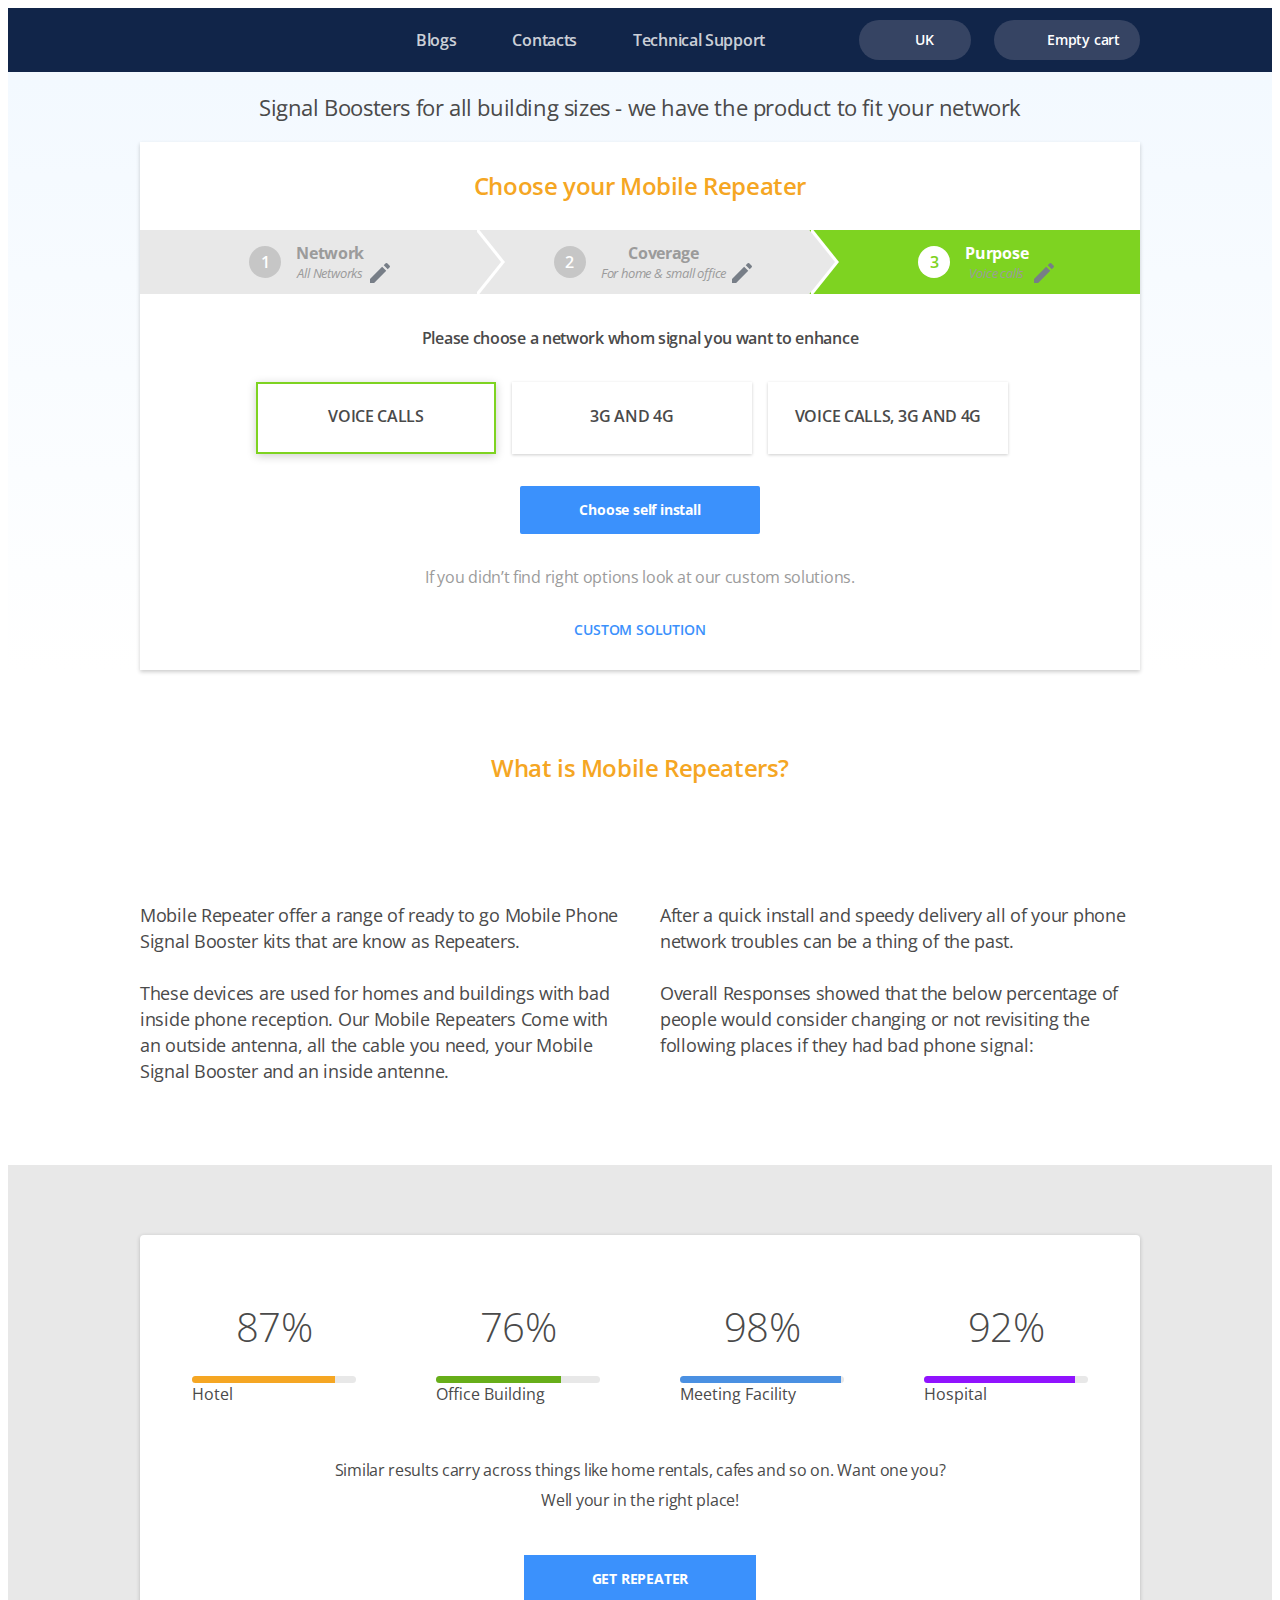
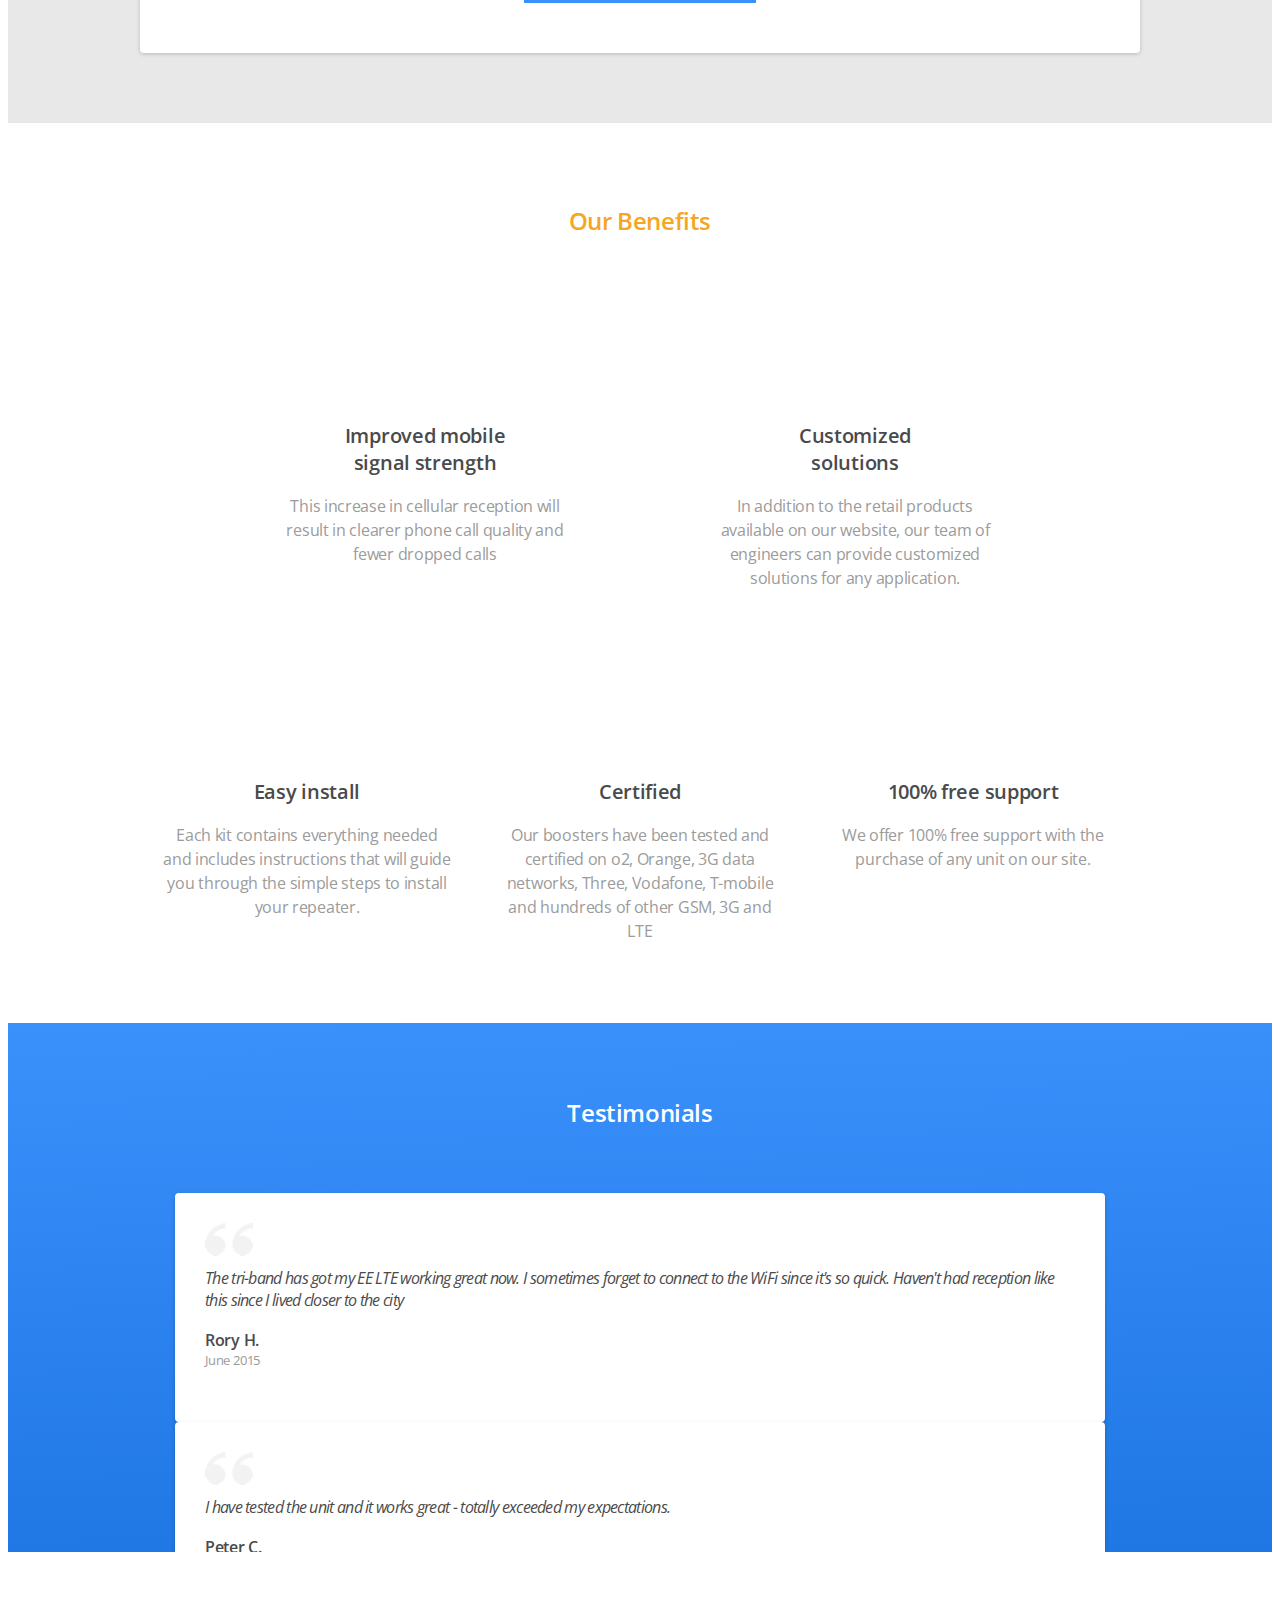
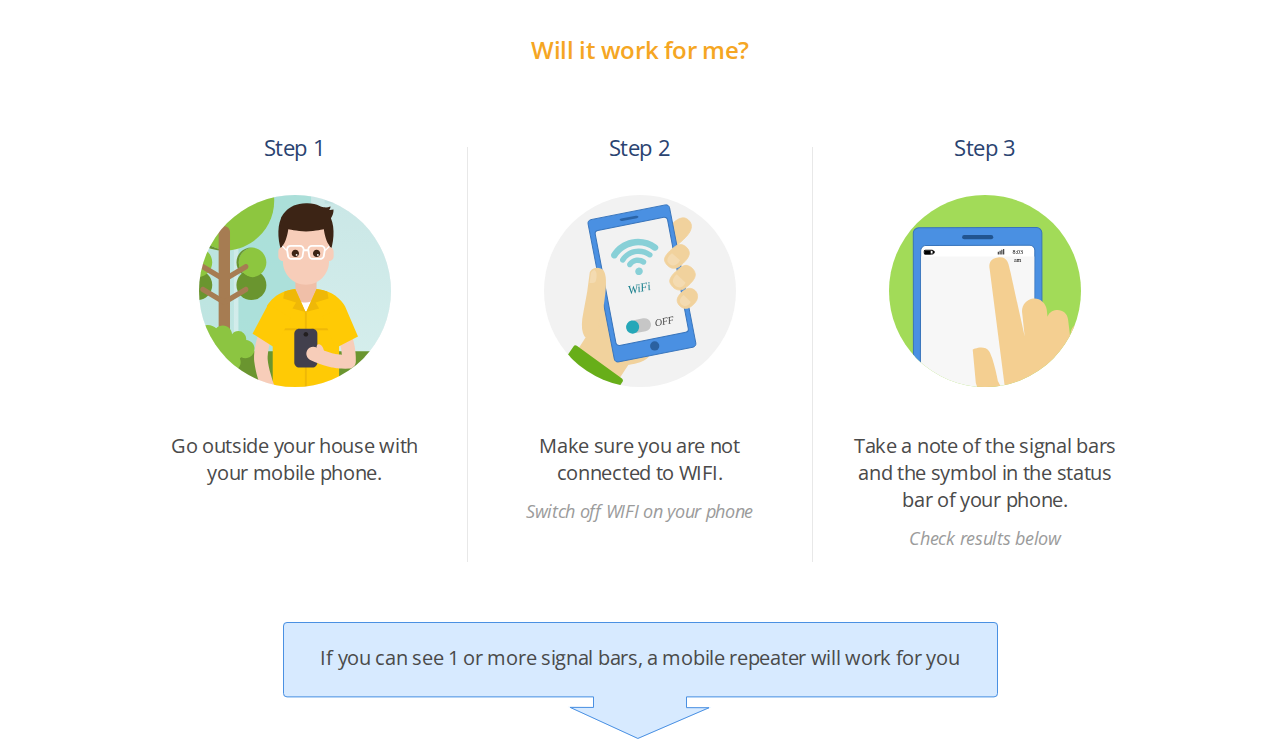
==== index.html @ 7de8cad1 "index" ====
<!doctype html>
<html class="start" lang="">
    <head>
        <meta charset="utf-8">
        <meta http-equiv="x-ua-compatible" content="IE=edge,chrome=1">
        <title></title>
        <meta name="description" content="">
        <meta name="description" content="">        
        <meta name="apple-mobile-web-app-capable" content="yes" />
        <meta name="apple-mobile-web-app-status-bar-style" content="black-translucent" />
        <meta name="viewport" content="width=device-width,minimum-scale=1.0,maximum-scale=1.0"/>

        <link rel="manifest" href="site.webmanifest">
        <link rel="shortcut icon" href="" type="image/x-icon">
        <link rel="icon" href="" type="image/x-icon">
        <link href="https://fonts.googleapis.com/css?family=Open+Sans:300,400,600" rel="stylesheet">
        
        <!-- Place favicon.ico in the root directory -->

        <link rel="stylesheet" href="assets/normalize.css">        
        <link rel="stylesheet" href="assets/slick.css">
        <link rel="stylesheet" href="assets/main.css">
        <link rel="stylesheet" href="assets/mq.css">

        <script src="assets/jquery-3.2.1.min.js"></script>
        <script src="assets/slick.min.js"></script>
    </head>
    <body>
        
        <header id="header">
            <div class="wrapper clearfix">
                <div class="header__logo">
                    <a href="">
                        <img src="./assets/header-logo.png" alt="">
                    </a>
                </div>
                <section class="header__nav">
                    <ul class="header__nav_list clearfix">
                        <li>
                            <a href="">Blogs</a>
                        </li>
                        <li>
                            <a href="">Contacts</a>
                        </li>
                        <li class="sub">
                            <span>Technical Support</span>
                            <ul class="sub__list">
                                <li>
                                    <a href="">Return & Delivery</a>
                                </li>
                                <li>
                                    <a href="">Technical Support </a>
                                </li>
                                <li>
                                    <a href="">Certificates </a>
                                </li>
                                <li>
                                    <a href="">FAQ</a>
                                </li>                                
                            </ul>
                        </li>
                    </ul>
                    <div class="header__nav_params">
                        <div class="header__nav_params-region">UK</div>
                        <div class="header__nav_params-card">Empty cart</div>
                    </div>
                </section>
            </div>
        </header>

        <main>
            <article class="main__widget">
                <div class="main__widget_title">Signal Boosters for all building sizes - we have the product to fit your network</div>
                <section class="main__widget_body step-3">
                    <h2>Choose your Mobile Repeater</h2>
                    <ul class="main__widget_steps clearfix">
                        <li class="step-1">
                            <div class="table">
                                <div class="td">
                                    <i>1</i>                                    
                                </div>      
                                <div class="td">                                    
                                    <span>Network</span>
                                    <div class="edit">All Networks</div>
                                </div>
                            </div>                            
                        </li>
                        <li class="step-2">
                            <div class="table">
                                <div class="td">
                                    <i>2</i>
                                </div>      
                                <div class="td">                                    
                                    <span>Coverage</span>
                                    <div class="edit">For home & small office</div>
                                </div>
                            </div>                            
                        </li>
                        <li class="step-3">
                            <div class="table">
                                <div class="td">
                                    <i>3</i>
                                </div>      
                                <div class="td">                                    
                                    <span>Purpose</span>
                                    <div class="edit">Voice calls</div>
                                </div>
                            </div>                            
                        </li>
                    </ul>                    
                    <ul class="main__widget_steps-displays">
                        <li class="display-1">
                            <h5>
                                <span>Please choose a carrier whom signal you want to enhance</span>
                                <div class="widget-tooltip">
                                    <i></i>
                                    <div class="widget-tooltip__text">Lorem ipsum dolor sit amet, consectetuer adipiscing elit, sed diam nonummy nibh euismod tincidunt ut laoreet dolore magna aliquam erat volutpat. Ut wisi enim ad minim veniam, quis nostrud exerci tation ullamcorper suscipit lobortis nisl ut aliquip ex ea commodo consequat. Duis autem vel eum iriure dolor in hendrerit in vulputate velit esse molestie consequat, vel illum dolore eu feugiat nulla facilisis at vero eros et accumsan et iusto odio dignissim qui blandit praesent luptatum zzril delenit augue duis dolore te feugait nulla facilisi.</div>
                                </div>                                
                            </h5>
                            <div class="display-1__all-button">All networtks</div>
                            <div class="display-1__specific-block">
                                asasda
                            </div>
                            <div class="choose-specific__link">
                                <a href="">Let me choose specific network</a>
                            </div>                            
                        </li>
                        <li class="display-2">
                            <h5>
                                <span>Choose сoverage</span>
                                <div class="widget-tooltip">
                                    <i></i>
                                    <div class="widget-tooltip__text">Lorem ipsum dolor sit amet, consectetuer adipiscing elit, sed diam nonummy nibh euismod tincidunt ut laoreet dolore magna aliquam erat volutpat. Ut wisi enim ad minim veniam, quis nostrud exerci tation ullamcorper suscipit lobortis nisl ut aliquip ex ea commodo consequat. Duis autem vel eum iriure dolor in hendrerit in vulputate velit esse molestie consequat, vel illum dolore eu feugiat nulla facilisis at vero eros et accumsan et iusto odio dignissim qui blandit praesent luptatum zzril delenit augue duis dolore te feugait nulla facilisi.</div>
                                </div>                                
                            </h5>
                            <ul class="display-2__сoverage-list clearfix">
                                <li class="home selected">
                                    <div class="display-2__сoverage_item-title">for home & small office</div>
                                    <div class="display-2__сoverage_item-sub">less 40 m2</div>
                                </li>
                                <li class="large-office">
                                    <div class="display-2__сoverage_item-title">for Large Office</div>
                                    <div class="display-2__сoverage_item-sub">from 40 to 200 m2</div>
                                </li>
                                <li class="large-building">
                                    <div class="display-2__сoverage_item-title">for large building </div>
                                    <div class="display-2__сoverage_item-sub">upper 200 m2</div>
                                </li>
                                <li class="vehicless">
                                    <div class="display-2__сoverage_item-title">vehicles & Boat</div>                                    
                                </li>
                            </ul>
                        </li>
                        <li class="display-3">
                            <h5>
                                <span>Please choose a network whom signal you want to enhance</span>
                                <div class="widget-tooltip">
                                    <i></i>
                                    <div class="widget-tooltip__text">Lorem ipsum dolor sit amet, consectetuer adipiscing elit, sed diam nonummy nibh euismod tincidunt ut laoreet dolore magna aliquam erat volutpat. Ut wisi enim ad minim veniam, quis nostrud exerci tation ullamcorper suscipit lobortis nisl ut aliquip ex ea commodo consequat. Duis autem vel eum iriure dolor in hendrerit in vulputate velit esse molestie consequat, vel illum dolore eu feugiat nulla facilisis at vero eros et accumsan et iusto odio dignissim qui blandit praesent luptatum zzril delenit augue duis dolore te feugait nulla facilisi.</div>
                                </div>                                
                            </h5>
                            <ul class="display-3__сoverage-list clearfix">
                                <li class="home selected">
                                    <div class="display-3__сoverage_item-title">Voice calls</div>
                                </li>
                                <li class="large-office">
                                    <div class="display-3__сoverage_item-title">3G and 4G</div>                                    
                                </li>
                                <li class="large-building">
                                    <div class="display-3__сoverage_item-title">Voice calls, 3G and 4G</div>
                                </li>                                
                            </ul>
                            <div class="display-3__сoverage_item-submit">
                                <a href="" class="display-3__сoverage_item-button">Choose self install</a>
                                <div class="display-3__сoverage_item-submit-text">If you didn’t find right options look at our custom solutions.</div>
                            </div>                            
                        </li>
                    </ul>
                    <div class="custom-solution__link">
                        <a href="">Custom solution</a>
                    </div>
                </section>
            </article>

            <article class="index-whatis">
                <h2>What is Mobile Repeaters?</h2>
                <div class="index-whatis__infograph-1">
                    <img src="assets/index-infographic-1.png" alt="">
                </div>
                <ul class="index-whatis__dobble_text clearfix">
                    <li class="fl">Mobile Repeater offer a range of ready to go Mobile Phone Signal Booster kits that are know as Repeaters.<br><br>
                        These devices are used for homes and buildings with bad inside phone reception. Our Mobile Repeaters Come with an outside antenna, all the cable you need, your Mobile Signal Booster and an inside antenne. </li>
                    <li class="fr">After a quick install and speedy delivery all of your phone network troubles can be a thing of the past.<br><br>
                        Overall Responses showed that the below percentage of people would consider changing or not revisiting the following places if they had bad phone signal:</li>
                </ul>
            </article>

            <article class="index-statistic">
                <section class="index-statistic__block">
                    <ul class="index-statistic__block_list clearfix">
                        <li class="orange">
                            <div class="index-statistic__block_list_percent">87%</div>
                            <div class="index-statistic__block_list_bar"></div>
                            <div class="index-statistic__block_list_title">Hotel</div>
                        </li>
                        <li class="green">
                            <div class="index-statistic__block_list_percent">76%</div>
                            <div class="index-statistic__block_list_bar"></div>
                            <div class="index-statistic__block_list_title">Office Building</div>
                        </li>
                        <li class="blue">
                            <div class="index-statistic__block_list_percent">98%</div>
                            <div class="index-statistic__block_list_bar"></div>
                            <div class="index-statistic__block_list_title">Meeting Facility</div>
                        </li>
                        <li class="violet">
                            <div class="index-statistic__block_list_percent">92%</div>
                            <div class="index-statistic__block_list_bar"></div>
                            <div class="index-statistic__block_list_title">Hospital</div>
                        </li>
                    </ul>
                    <div class="index-statistic__block_text">Similar results carry across things like home rentals, cafes and so on. Want one you?<br/>Well your in the right place!</div>
                    <a href="" class="index-statistic__block_button">Get repeater</a>
                </section>
            </article>
            <article class="index-benefits">
                <h2>Our Benefits</h2>
                <ul class="index-benefits__list_top">
                    <li class="fl">
                        <div class="index-benefits__list_img">
                            <img src="assets/benefits-1.svg" alt="">
                        </div>
                        <div class="index-benefits__list_title">Improved mobile signal strength</div>
                        <div class="index-benefits__list_description">This increase in cellular reception will result in clearer phone call quality and fewer dropped calls</div>
                    </li>
                    <li class="fr">
                        <div class="index-benefits__list_img">
                            <img src="assets/benefits-2.svg" alt="">
                        </div>
                        <div class="index-benefits__list_title">Customized solutions</div>
                        <div class="index-benefits__list_description">In addition to the retail products available on our website, our team of engineers can provide customized solutions for any application. </div>
                    </li>
                </ul>
                <ul class="index-benefits__list_bottom">
                    <li>
                        <div class="index-benefits__list_img">
                            <img src="assets/benefits-3.svg" alt="">
                        </div>
                        <div class="index-benefits__list_title">Easy install</div>
                        <div class="index-benefits__list_description">Each kit contains everything needed and includes instructions that will guide you through the simple steps to install your repeater.</div>
                    </li>
                    <li>
                        <div class="index-benefits__list_img">
                            <img src="assets/benefits-4.svg" alt="">
                        </div>
                        <div class="index-benefits__list_title">Certified</div>
                        <div class="index-benefits__list_description">Our boosters have been tested and certified on o2, Orange, 3G data networks, Three, Vodafone, T-mobile and hundreds of other GSM, 3G and LTE</div>
                    </li>
                    <li>
                        <div class="index-benefits__list_img">
                            <img src="assets/benefits-5.svg" alt="">
                        </div>
                        <div class="index-benefits__list_title">100% free support </div>
                        <div class="index-benefits__list_description">We offer 100% free support with the purchase of any unit on our site.</div>
                    </li>
                </ul>
            </article>
            <article class="index-testimonials">
                <h2>Testimonials</h2>
                <div class="testimonials__slider">
                    <div class="testimonials__slider_item">
                        <div class="testimonials__slider_item-block">
                            <div class="testimonials__slider_item-text">The tri-band has got my EE LTE working great now. I sometimes forget to connect to the WiFi since it's so quick. Haven't had reception like this since I lived closer to the city</div>
                            <div class="testimonials__slider_item-name">Rory H.</div>
                            <div class="testimonials__slider_item-date">June 2015</div>
                        </div>                        
                    </div>
                    <div class="testimonials__slider_item">
                        <div class="testimonials__slider_item-block">
                            <div class="testimonials__slider_item-text"> I have tested the unit and it works great - totally exceeded my expectations.</div>
                            <div class="testimonials__slider_item-name">Peter C.</div>
                            <div class="testimonials__slider_item-date">July 2015</div>
                        </div>                        
                    </div>
                    <div class="testimonials__slider_item">
                        <div class="testimonials__slider_item-block">
                            <div class="testimonials__slider_item-text">The tri-band has got my EE LTE working great now. I sometimes forget to connect to the WiFi since it's so quick. Haven't had reception like this since I lived closer to the city</div>
                            <div class="testimonials__slider_item-name">Rory H.</div>
                            <div class="testimonials__slider_item-date">June 2015</div>
                        </div>                        
                    </div>
                    <div class="testimonials__slider_item">
                        <div class="testimonials__slider_item-block">
                            <div class="testimonials__slider_item-text"> I have tested the unit and it works great - totally exceeded my expectations.</div>
                            <div class="testimonials__slider_item-name">Peter C.</div>
                            <div class="testimonials__slider_item-date">July 2015</div>
                        </div>                        
                    </div>
                </div>
                <script>
                    $('.testimonials__slider').slick({
                        infinite: true,
                        slidesToShow: 2,
                        slidesToScroll: 2,
                        dots : true
                    });
                </script>
            </article>
            <article class="index-wiw">
                <h2>Will it work for me?</h2>
                <ul class="index-wiw__steps">
                    <li>
                       <div class="index-wiw__steps_title">Step 1</div> 
                       <div class="index-wiw__steps_img">
                           <img src="assets/img-wiwfm-step-1.svg" alt="" />
                       </div>
                        <div class="index-wiw__steps_description">
                            Go outside your house with your mobile phone.                            
                        </div>
                    </li>
                    <li>
                       <div class="index-wiw__steps_title">Step 2</div> 
                       <div class="index-wiw__steps_img">
                           <img src="assets/img-wiwfm-step-2.svg" alt="" />
                       </div>
                       <div class="index-wiw__steps_description">
                            Make sure you are not connected to WIFI.
                            <span>Switch off WIFI on your phone</span>
                        </div>
                    </li>
                    <li>
                       <div class="index-wiw__steps_title">Step 3</div> 
                       <div class="index-wiw__steps_img">
                           <img src="assets/img-wiwfm-step-3.svg" alt="" />
                       </div>
                       <div class="index-wiw__steps_description">
                            Take a note of the signal bars and the symbol in the status bar of your phone.
                            <span>Check results below</span>
                        </div>
                    </li>
                </ul>
                <section class="index-wiw__iycs">
                    If you can see 1 or more signal bars, a mobile repeater will work for you
                </section>
            </article>
        </main>

    </body>
</html>
---- assets/main.css ----
/*! HTML5 Boilerplate v6.0.1 | MIT License | https://html5boilerplate.com/ */

/*
 * What follows is the result of much research on cross-browser styling.
 * Credit left inline and big thanks to Nicolas Gallagher, Jonathan Neal,
 * Kroc Camen, and the H5BP dev community and team.
 */

/* ==========================================================================
   Base styles: opinionated defaults
   ========================================================================== */

html {
    color: #4a4a4a;
    font-size: 1em;
    line-height: 1.4;
    font-family: 'Open Sans', sans-serif;
}
* {
  box-sizing: border-box;
}
body {
  overflow-x: hidden;
  background-color: #fff;
}

/*
 * Remove text-shadow in selection highlight:
 * https://twitter.com/miketaylr/status/12228805301
 *
 * Vendor-prefixed and regular ::selection selectors cannot be combined:
 * https://stackoverflow.com/a/16982510/7133471
 *
 * Customize the background color to match your design.
 */

::-moz-selection {
    background: #b3d4fc;
    text-shadow: none;
}

::selection {
    background: #b3d4fc;
    text-shadow: none;
}

/*
 * Remove the gap between audio, canvas, iframes,
 * images, videos and the bottom of their containers:
 * https://github.com/h5bp/html5-boilerplate/issues/440
 */

audio,
canvas,
iframe,
img,
svg,
video {
    vertical-align: middle;
}

/*
 * Remove default fieldset styles.
 */

fieldset {
    border: 0;
    margin: 0;
    padding: 0;
}

/*
 * Allow only vertical resizing of textareas.
 */

textarea {
    resize: vertical;
}

a {
  text-decoration: none;
}

input {
  outline: none;
}
input[type=number]::-webkit-inner-spin-button, 
input[type=number]::-webkit-outer-spin-button { 
    -webkit-appearance: none;
    -moz-appearance: none;
    appearance: none;
    margin: 0; 
}
/* hide up/down arrows ("spinners") on input fields marked type="number" */
.no-spinners {
  -moz-appearance:textfield;
}

.no-spinners::-webkit-outer-spin-button,
.no-spinners::-webkit-inner-spin-button {
  -webkit-appearance: none;
  margin: 0;
}
/* ==========================================================================
   Author's custom styles
   ========================================================================== */

h2 {

}

/* ==========================================================================
   Helper classes
   ========================================================================== */



.clearfix:before,
.clearfix:after {
    content: " "; /* 1 */
    display: table; /* 2 */
}

.clearfix:after {
    clear: both;
}
.fl {
  float: left;
}
.fr {
  float: right;
}

.wrapper {
  width: 1000px;
  margin: auto;
}
/* ==========================================================================
   HEADER, TOP SLIDER classes
   ========================================================================== */
header {
  background-color: #112549;
  height: 64px;    
}
.header__logo {
  width: 112px;  
  padding-top: 9px;
  float: left;
}
.header__logo img {
  width: 100%;  
}
.header__nav {
  float: right;
}
.header__nav_list {
  list-style: none;
  margin: 0 32px 0 0;
  padding: 0;
  float: left;
}
.header__nav_list > li {
  height: 64px;
  float: left;
  line-height: 64px;
  padding: 0 28px;
}
.header__nav_list > li a,
.header__nav_list > li span {
  font-size: 16px;
  font-weight: 600;  
  font-stretch: normal;  
  letter-spacing: -0.3px;
  text-align: center;
  color: rgba(255, 255, 255, 0.8);
}
.header__nav_list > li.sub {
  position: relative;
  padding-right: 62px;
  cursor: pointer;
}
.header__nav_list > li.sub::after {
  content: "";
  display: block;
  width: 24px;
  height: 24px;
  background: url('arrow-menu.svg') no-repeat center / cover;
  position: absolute;
  top: 20px;
  right: 28px;
}
.header__nav_params {
  float: left;
  padding-top: 12px;
}
.header__nav_params-region {
  width: 112px;
  height: 40px;  
  border-radius: 20px;  
  font-size: 14px;
  font-weight: 600;  
  font-stretch: normal;
  line-height: 40px;
  letter-spacing: -0.2px;  
  color: #ffffff;
  padding-left: 56px;
  background: #364463 url('ic-location.svg') no-repeat 16px 7px / 24px 24px;
  float: left;
  margin-right: 23px;
  cursor: pointer;
}
.header__nav_params-card {  
  height: 40px;  
  border-radius: 20px;
  font-size: 14px;
  font-weight: 600;  
  font-stretch: normal;
  line-height: 40px;
  letter-spacing: -0.2px;  
  color: #ffffff;
  padding: 0 20px 0 53px;
  background: #364463 url('ic-cart.svg') no-repeat 16px 7px / 24px 24px;
  float: left; 
  cursor: pointer;
}
.header__nav_list > li.sub .sub__list {
  list-style: none;
  margin: 0;
  padding: 0;
  width: 100%;
  position: absolute;
  top: 64px;
  left: 0;
  background-color: #112549;
  display: none;
}
.header__nav_list > li.sub .sub__list li {
  height: 64px;
  padding: 0 28px;
  line-height: 64px;
}
.header__nav_list > li.sub .sub__list li a {
  font-size: 16px;
  font-weight: 600;  
  font-stretch: normal;  
  letter-spacing: -0.3px;
  text-align: center;
  color: rgba(255, 255, 255, 0.8)
}
main {

}
/* ==========================================================================
   INDEX classes
   ========================================================================== */

.main__widget {
  background: #f3f9ff;
  background: -moz-linear-gradient(top, #f3f9ff 1%, #ffffff 100%);
  background: -webkit-linear-gradient(top, #f3f9ff 1%,#ffffff 100%);
  background: linear-gradient(to bottom, #f3f9ff 1%,#ffffff 100%);
  filter: progid:DXImageTransform.Microsoft.gradient( startColorstr='#f3f9ff', endColorstr='#ffffff',GradientType=0 );
}
.main__widget_title {    
  font-size: 22px;
  font-weight: normal;  
  font-stretch: normal;
  line-height: 1;
  letter-spacing: -0.4px;
  text-align: center;
  padding: 24px 0;
}
.main__widget_body {
  width: 1000px;  
  height: 528px;  
  box-shadow: 0 2px 4px 0 rgba(0, 0, 0, 0.2);
  margin: auto;
  background: #ffffff url('img_bg_widget.png') no-repeat right bottom;
  position: relative;
}
.main__widget_body h2 {
  margin: 0;
  padding: 32px 0;   
  font-size: 24px;
  font-weight: 600;  
  font-stretch: normal;
  line-height: 1;
  letter-spacing: -0.4px;
  text-align: center;
  color: #f5a623;
}
.main__widget_steps {
  list-style: none;
  margin: 0;
  padding: 0;
  overflow: hidden;
}
.main__widget_steps li {
  width: 33.3333333333333333333333333333%;
  float: left;
  height: 64px;
  background-color: #e8e8e8;
  position: relative;  
}
.main__widget_steps li::before {
  content: "";
  display: block;
  width: 0;
  height: 0;
  border: 35px solid transparent;
  border-left: 28px solid #e8e8e8;
  position: absolute;
  top: -3px;
  left: 0;
  z-index: 2;
}
.main__widget_steps li::after {
  content: "";
  display: block;
  width: 0;
  height: 0;
  border: 35px solid transparent;
  border-left: 28px solid #fff;
  position: absolute;
  top: -3px;
  left: 4px;
  z-index: 1;
}
.main__widget_steps li .table {
  display: table;
  margin: auto;
  height: 64px;
}
.main__widget_steps li .td {
  display: table-cell;  
  vertical-align: middle;
  text-align: center;
}
.main__widget_steps li:first-child::before,
.main__widget_steps li:first-child::after {
  display: none;
}
.main__widget_steps-cont {
  display: table;
  margin: auto;
}
.main__widget_steps li i {
  display: inline-block;
  width: 32px;
  height: 32px;
  border-radius: 50%;  
  font-size: 16px;
  font-weight: 600;
  font-style: normal;
  font-stretch: normal;
  line-height: 32px;
  letter-spacing: -0.3px;
  text-align: center;
  color: #fff;
  background-color: #c6c6c6;
  margin-right: 15px;
}
.main__widget_steps li span {
  display: inline-block;  
  font-size: 16px;
  font-weight: bold;
  font-style: normal;
  font-stretch: normal;
  line-height: normal;
  letter-spacing: -0.3px;  
  color: #9b9b9b;
}
.main__widget_steps li .edit {
  font-size: 13px;
  font-weight: normal;
  font-style: italic;
  font-stretch: normal;
  line-height: normal;
  letter-spacing: -0.2px;  
  color: #9b9b9b;
  position: relative;
  cursor: pointer;
}
.main__widget_steps li .edit::after {
  content: "";
  display: block;
  width: 24px;
  height: 24px;
  background: url('edit.svg') no-repeat center;
  position: absolute;
  top: -3px;
  right: -28px;
}
.main__widget_body.step-1 li.step-1 {
  background-color: #7ed321;
}
.main__widget_body.step-1 li.step-1 i {
  background-color: #fff;
  color: #7ed321;
}
.main__widget_body.step-1 li.step-1 span {  
  color: #fff;
}
.main__widget_body.step-1 li.step-2::before {  
  border-left-color:  #7ed321;
}
.main__widget_body.step-2 li.step-2 {
  background-color: #7ed321;
}
.main__widget_body.step-2 li.step-2 i {
  background-color: #fff;
  color: #7ed321;
}
.main__widget_body.step-2 li.step-2 span {  
  color: #fff;
}
.main__widget_body.step-2 li.step-3::before {  
  border-left-color:  #7ed321;
}
.main__widget_body.step-3 li.step-3 {
  background-color: #7ed321;
}
.main__widget_body.step-3 li.step-3 i {
  background-color: #fff;
  color: #7ed321;
}
.main__widget_body.step-3 li.step-3 span {  
  color: #fff;
}
.main__widget_steps-displays {
  list-style: none;
  padding: 0;
  margin: 32px 0 0 0;      
}
.main__widget_steps-displays > li {
  display: none;
}
.main__widget_body.step-1 .main__widget_steps-displays li.display-1,
.main__widget_body.step-2 .main__widget_steps-displays li.display-2,
.main__widget_body.step-3 .main__widget_steps-displays li.display-3 {
  display: block;
}
.main__widget_steps-displays .display-1 {

}
.main__widget_steps-displays h5 {  
  margin: 0 auto;
  padding: 0;
  font-size: 16px;
  font-weight: 600;  
  font-stretch: normal;
  line-height: 24px;
  letter-spacing: -0.3px;  
  position: relative;
  display: table;
}
.main__widget_steps-displays .display-1 .widget-tooltip,
.main__widget_steps-displays .display-2 .widget-tooltip,
.main__widget_steps-displays .display-3 .widget-tooltip {
  position: absolute;
  top: 1px;
  right: -30px;
}
.widget-tooltip {
  display: inline-block;
  width: 24px;
  height: 24px;
  background: url('tooltip.svg') no-repeat center / cover;
  position: relative;
  vertical-align: top;
  margin: 0 0 0 5px;
}
.widget-tooltip:hover {
  background: url('tooltip-hover.svg') no-repeat center / cover;
}
.widget-tooltip .widget-tooltip__text {
  width: 340px;    
  font-size: 14px;
  font-weight: normal;
  font-style: normal;
  font-stretch: normal;
  line-height: 1.57;
  letter-spacing: -0.2px;
  padding: 32px;
  background-color: #ffffff;
  box-shadow: 0 1px 4px 0 rgba(0, 0, 0, 0.4);
  position: absolute;
  left: 50px;
  top: -40px;
  box-sizing: border-box;
  display: none;
  z-index: 10;
}
.widget-tooltip i {
  display: block;
  width: 40px;
  height: 40px;
  position: absolute;
  left: 14px;
  top: -9px;
  overflow: hidden;
  z-index: 1;
  display: none;
}
.widget-tooltip i::after {
  content: "";
  display: block;
  width: 40px;
  height: 40px;
  background-color: #ffffff;
  box-shadow: 0 0px 4px 0 rgba(0, 0, 0, 0.4);
  transform: rotate(45deg);
  position: absolute;
  top: 0;
  left: 24px;
}
.widget-tooltip:hover .widget-tooltip__text,
.widget-tooltip:hover i {
  display: block;
}
.display-1__all-button {
  width: 235px;
  height: 72px;
  background-color: #ffffff;
  box-shadow: 0 1px 3px 0 rgba(0, 0, 0, 0.2);
  margin-top: 32px;
  margin: 32px auto 0 auto;
  font-size: 16px;
  font-weight: 600;  
  font-stretch: normal;
  line-height: 72px;
  letter-spacing: -0.3px;
  text-align: center;  
  text-transform: uppercase;
  cursor: pointer;
}
.choose-specific__link {
  margin-top: 38px;
  text-align: center;
}
.choose-specific__link a,
.custom-solution__link a {
  font-size: 14px;
  font-weight: 600;  
  font-stretch: normal;
  line-height: normal;
  letter-spacing: -0.2px;
  text-align: center;
  color: #3b91fc;
  text-transform: uppercase;
}
.choose-specific__link a:hover,
.custom-solution__link a:hover {
  text-decoration: underline;
}
.custom-solution__link {  
  position: absolute;
  bottom: 30px;
  left: 50%;
  transform: translate(-50%, 0);
}
.display-2__сoverage-list {
  list-style: none;
  padding: 0;
  margin: 32px auto 0 auto;
  width: 700px;
}
.display-2__сoverage-list li {
  width: 336px;
  height: 72px;
  background-color: #ffffff;
  box-shadow: 0 1px 3px 0 rgba(0, 0, 0, 0.2);  
  padding-left: 80px;
  margin-bottom: 24px;
  cursor: pointer;
  border: solid 2px #fff;
}
.display-2__сoverage-list li.selected {
  box-shadow: 0 2px 9px 0 rgba(0, 0, 0, 0.2);
  border: solid 2px #7ed321;
}
.display-2__сoverage_item-title {    
  font-size: 16px;
  font-weight: 600;  
  font-stretch: normal;
  line-height: 1.5;
  letter-spacing: -0.3px;
  text-transform: uppercase;
}
.display-2__сoverage_item-sub {  
  font-size: 13px;
  font-weight: normal;  
  font-stretch: normal;
  line-height: 1.08;
  letter-spacing: -0.2px;  
  color: #9b9b9b;
}
.display-2__сoverage-list li.home {
  float: left;
  background: #fff url('ic-home.svg') no-repeat 18px center;
  padding-top: 16px;
}
.display-2__сoverage-list li.large-building {
  float: left;
  background: #fff url('ic-large-buildings.svg') no-repeat 18px center;
  padding-top: 16px;
}
.display-2__сoverage-list li.large-office {
  float: right;  
  background: #fff url('ic-big-office.svg') no-repeat 18px center;
  padding-top: 16px;
}
.display-2__сoverage-list li.vehicless {
  float: right; 
  background: #fff url('ic-boat.svg') no-repeat 18px center;
  padding-top: 23px;
}
.display-3__сoverage-list {
  list-style: none;
  padding: 0;
  margin: 32px auto 0 auto;
  display: table;
}
.display-3__сoverage-list li {
  width: 240px;
  height: 72px;
  background-color: #ffffff;
  box-shadow: 0 1px 3px 0 rgba(0, 0, 0, 0.2);  
  margin-right: 16px;
  cursor: pointer;
  border: solid 2px #fff;
  text-align: center;
  float: left;
  padding-top: 20px;
}
.display-3__сoverage_item-title {
  font-size: 16px;
  font-weight: 600;
  font-stretch: normal;
  line-height: 1.5;
  letter-spacing: -0.3px;
  text-transform: uppercase;
}
.display-3__сoverage_item-submit {
  margin-top: 32px;
}
.display-3__сoverage_item-button {
  display: block;
  margin: auto;
  width: 240px;
  height: 48px;
  border-radius: 1.9px;
  background-color: #3b91fc;  
  font-size: 14px;
  font-weight: bold;  
  font-stretch: normal;
  line-height: 48px;
  letter-spacing: -0.2px;
  text-align: center;
  color: #ffffff;  
}
.display-3__сoverage_item-submit-text {
  margin-top: 32px;  
  font-size: 16px;
  font-weight: normal;  
  font-stretch: normal;
  line-height: normal;
  letter-spacing: -0.3px;
  text-align: center;
  color: #9b9b9b;
}
.display-3__сoverage-list li.selected {
  box-shadow: 0 2px 9px 0 rgba(0, 0, 0, 0.2);
  border: solid 2px #7ed321;
}
.index-whatis {
  margin-top: 86px;
}
.index-whatis h2 {
  margin: 0;
  padding: 0 0 56px 0;  
  font-size: 24px;
  font-weight: 600;  
  font-stretch: normal;
  line-height: 1.04;
  letter-spacing: -0.4px;
  text-align: center;
  color: #f5a623;
  text-align: center;
}
.index-whatis__infograph-1 {
  width: 1000px;
  margin: auto;
}
.index-whatis__infograph-1 img {
  width: 100%;
}
.index-whatis__dobble_text {
  list-style: none;
  margin: 44px auto 80px auto;
  padding: 0;
  width: 1000px;
}
.index-whatis__dobble_text li {
  width: 480px;    
  font-size: 18px;
  font-weight: normal;  
  font-stretch: normal;
  line-height: 1.44;
  letter-spacing: -0.3px; 
}
.index-statistic {
  background-color: #e8e8e8;
  padding: 70px 0;
}
.index-statistic__block {
  width: 1000px;  
  border-radius: 4px;
  background-color: #ffffff;
  box-shadow: 0 1px 4px 0 rgba(0, 0, 0, 0.2);
  margin: auto;
  overflow: hidden;
}
.index-statistic__block_list {
  list-style: none;
  margin: 64px auto 50px auto;
  padding: 0;
  display: table;
}
.index-statistic__block_list li {
  width: 164px;
  float: left;
  margin-right: 80px;
}
.index-statistic__block_list li:last-child {
  margin: 0;
}
.index-statistic__block_list_percent {    
  font-size: 40px;
  font-weight: 300;  
  font-stretch: normal;
  line-height: normal;
  letter-spacing: -0.5px;
  text-align: center;  
}
.index-statistic__block_list_bar {
  height: 7px;
  border-radius: 4.5px;
  background-color: #e8e8e8;
  margin-top: 22px;
  position: relative;
  overflow: hidden;
}
.index-statistic__block_list_bar::after {
  content: "";
  display: block;
  height: 7px;
  position: relative;
  left: 0;
  top: 0;
}
.orange .index-statistic__block_list_bar::after {
  width: 87%;
  background-color: #f5a623;
}
.green .index-statistic__block_list_bar::after {
  width: 76%;
  background-color: #67ae19;
}
.blue .index-statistic__block_list_bar::after {
  width: 98%;
  background-color: #4a90e2;
}
.violet .index-statistic__block_list_bar::after {
  width: 92%;
  background-color: #9013fe;
}
.index-statistic__block_text {    
  font-size: 16px;
  font-weight: normal;  
  font-stretch: normal;
  line-height: 1.88;
  letter-spacing: -0.3px;
  text-align: center;  
}
.index-statistic__block_button {
  display: block;
  width: 232px;
  height: 48px;
  background-color: #3b91fc;
  margin: 40px auto 50px auto;  
  font-size: 14px;
  font-weight: bold;
  font-style: normal;
  font-stretch: normal;
  line-height: 48px;
  letter-spacing: -0.2px;
  text-align: center;
  color: #ffffff;
  text-transform: uppercase;
}
.index-benefits {
  padding-top: 86px;
  padding-bottom: 80px;
}
.index-benefits h2 {    
  font-size: 24px;
  font-weight: 600;  
  font-stretch: normal;
  line-height: 1.04;
  letter-spacing: -0.4px;
  text-align: center;
  color: #f5a623;
  margin: 0;
  padding: 0;
}
.index-benefits__list_top {
  list-style: none;
  margin: 50px auto 0 auto;
  padding: 0;
  display: table;
}
.index-benefits__list_top li {
  text-align: center;
  width: 430px;
  text-align: center;
}
.index-benefits__list_img {
  width: 130px;
  height: 130px;
  margin: auto;
}
.index-benefits__list_img img {
  width: 100%;
}
.index-benefits__list_title {  
  font-size: 20px;
  font-weight: 600;  
  font-stretch: normal;
  line-height: normal;
  letter-spacing: -0.3px;
  text-align: center;
  margin: 8px auto 0 auto;
  width: 200px;
}
.index-benefits__list_description {  
  font-size: 16px;
  font-weight: normal;  
  font-stretch: normal;
  line-height: 1.5;
  letter-spacing: -0.3px;
  text-align: center;
  margin: 18px auto 0 auto;
  width: 290px;
  color: #9b9b9b;
}
.index-benefits__list_bottom {
  list-style: none;
  margin: 50px auto 0 auto;
  padding: 0;
  display: table;
}
.index-benefits__list_bottom li {
  width: 333px;
  float: left;
  text-align: center;
}
.index-testimonials {  
  height: 529px;
  background-image: linear-gradient(359deg, #1f77e4, #3b91fc);
  overflow: hidden;
}
.index-testimonials h2 {
  margin: 78px 0 0 0;
  padding: 0;    
  font-size: 24px;
  font-weight: 600;  
  font-stretch: normal;
  line-height: 1.04;
  letter-spacing: -0.4px;
  text-align: center;
  color: #ffffff;
}
.testimonials__slider {
  width: 950px;
  margin: 67px auto 0 auto;
}
.testimonials__slider_item {  
  
}
.testimonials__slider_item-block {
  height: 229px;
  border-radius: 4px;  
  box-shadow: 0 2px 4px 0 rgba(0, 0, 0, 0.2);
  margin: 0 10px;
  padding: 74px 28px 0 30px;
  background: #fff url('quotes.png') no-repeat 30px 30px;
}
.testimonials__slider_item-text {  
  font-size: 16px;
  font-weight: normal;
  font-style: italic;
  font-stretch: normal;
  line-height: 1.38;
  letter-spacing: -0.7px;    
}
.testimonials__slider_item-name {
  margin-top: 18px;    
  font-size: 16px;
  font-weight: 600;  
  font-stretch: normal;
  line-height: normal;
  letter-spacing: -0.3px;  
}
.testimonials__slider_item-date { 
  font-size: 13px;
  font-weight: normal;  
  font-stretch: normal;
  line-height: normal;
  letter-spacing: -0.2px;  
  color: #9b9b9b;
}
.testimonials__slider .slick-prev {
  position: absolute;
  left: -100px;
  top: 40%;
}
.testimonials__slider .slick-next {
  position: absolute;
  right: -100px;
  top: 40%;
}
.testimonials__slider .slick-dots {
  list-style: none;
  padding: 0;
  margin: 50px auto 0 auto;
  display: table;
}
.testimonials__slider .slick-dots li {
  float: left;
  margin-right: 14px;
}
.testimonials__slider .slick-dots li button {
  width: 9px;
  height: 9px;
  background-color: rgba(0, 0, 0, 0.2);
  display: block;
  border-radius: 50%;
  border: none;
  font-size: 0;
  padding: 0;
  margin: 0;
  line-height: 0;
}
.testimonials__slider .slick-dots li.slick-active button {
  background-color: #fff;
}
.index-wiw {
  
}
.index-wiw h2 {
  margin: 86px 0 0 0;
  padding: 0;  
  font-size: 24px;
  font-weight: 600;  
  font-stretch: normal;
  line-height: 1.04;
  letter-spacing: -0.4px;
  text-align: center;
  color: #f5a623;
}
.index-wiw__steps {
  list-style: none;
  margin: 84px auto 0 auto;
  padding: 0;
  display: table;
}
.index-wiw__steps li {
  width: 345px;
  height: 415px;
  float: left;
  border-right: 1px solid #e8e8e8;
  text-align: center;  
}
.index-wiw__steps li:last-child {
  border-right: none;
}
.index-wiw__steps_title {  
  font-size: 22px;
  font-weight: normal;  
  font-stretch: normal;
  line-height: normal;
  letter-spacing: -0.4px;
  text-align: center;
  color: #2a4371;
  margin-bottom: 18px;
  position: relative;
  top: -15px;
}
.index-wiw__steps_img {
  width: 192px;
  height: 192px;
  margin: auto;
}
.index-wiw__steps_img img {
  width: 100%;
}
.index-wiw__steps_description {
  margin: 45px auto 0 auto;
  font-size: 20px;
  font-weight: normal;  
  font-stretch: normal;
  line-height: normal;
  letter-spacing: -0.3px;
  text-align: center;
  width: 270px;  
}
.index-wiw__steps_description span {
  display: inline-block;
  margin-top: 13px;  
  font-size: 18px;
  font-weight: normal;
  font-style: italic;
  font-stretch: normal;
  line-height: normal;
  letter-spacing: -0.3px;
  text-align: center;
  color: #9b9b9b;
}
.index-wiw__iycs {
  width: 715px;
  height: 117px;
  margin: 60px auto 0 auto;
  padding-top: 22px;
  background: url('combined-shape.svg') no-repeat 0 0 / 715px auto;    
  font-size: 20px;
  font-weight: normal;  
  font-stretch: normal;
  line-height: normal;
  letter-spacing: -0.3px;
  text-align: center;  
}
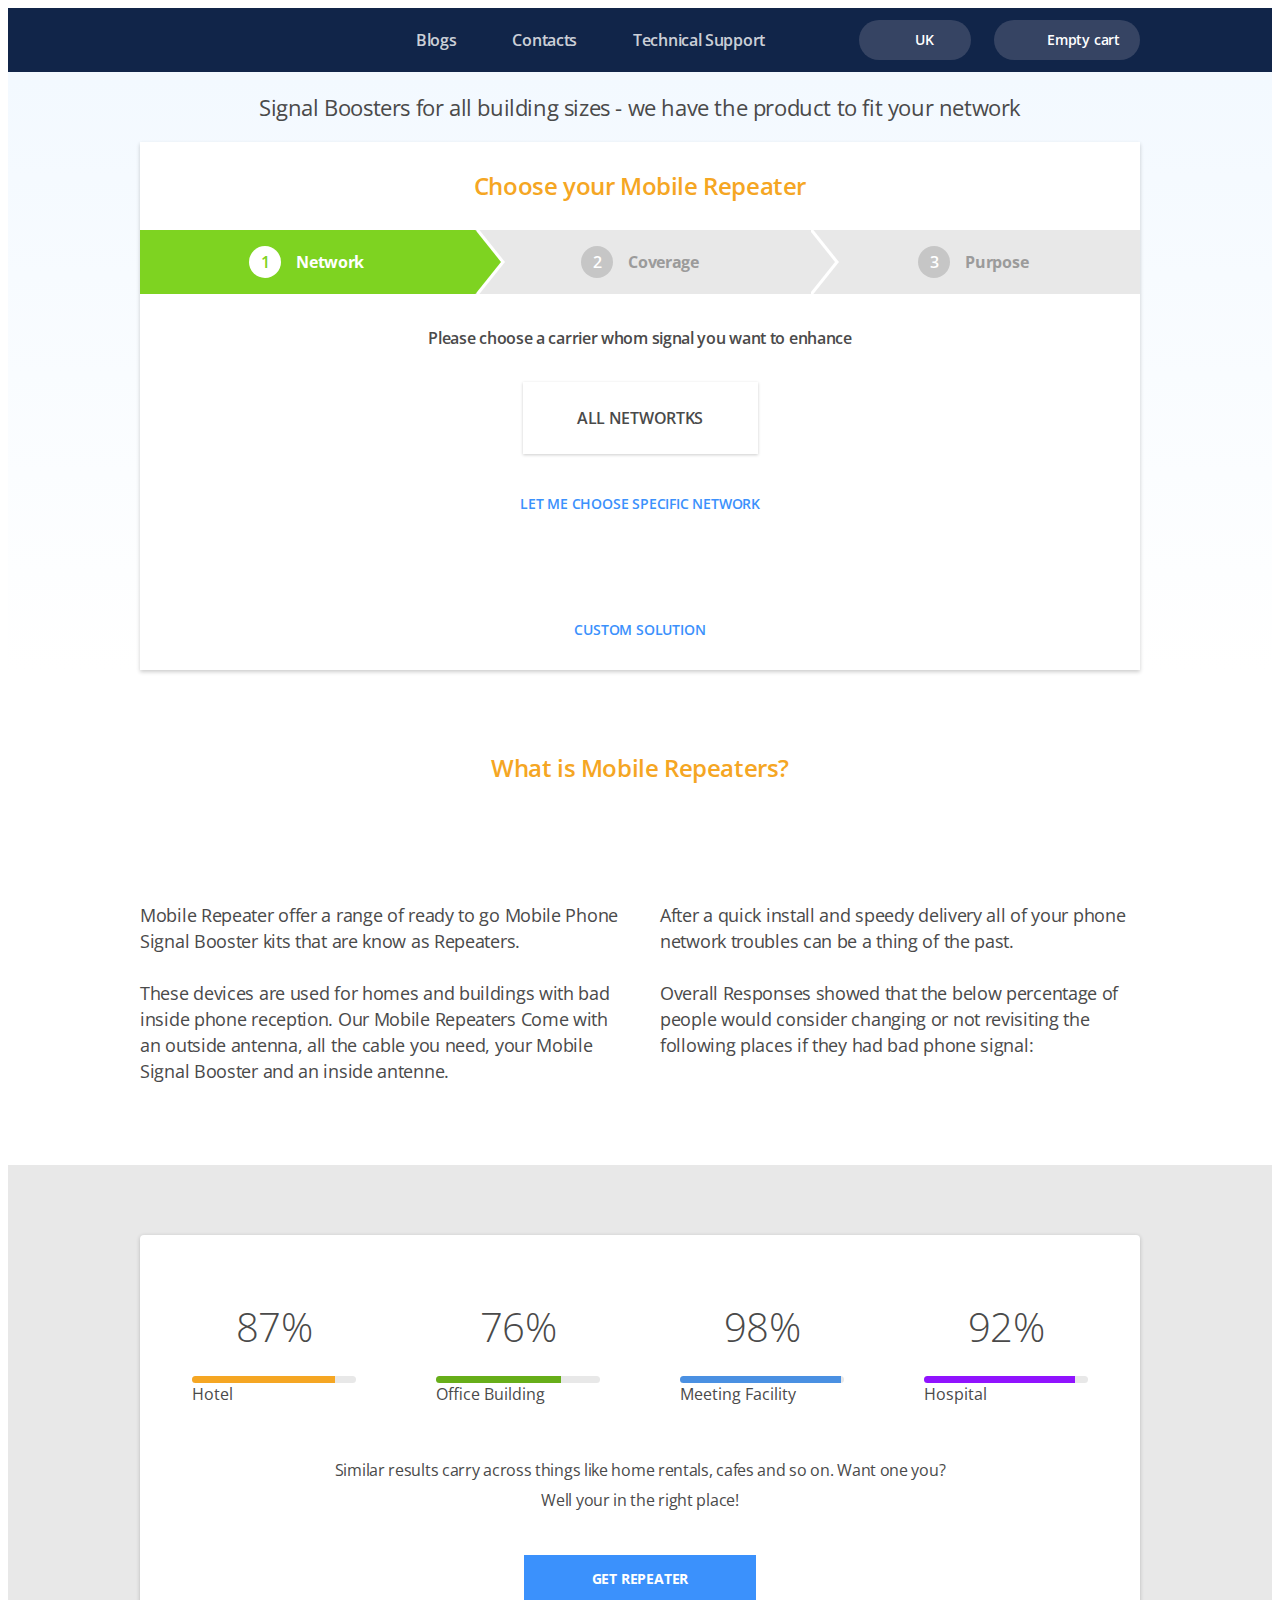
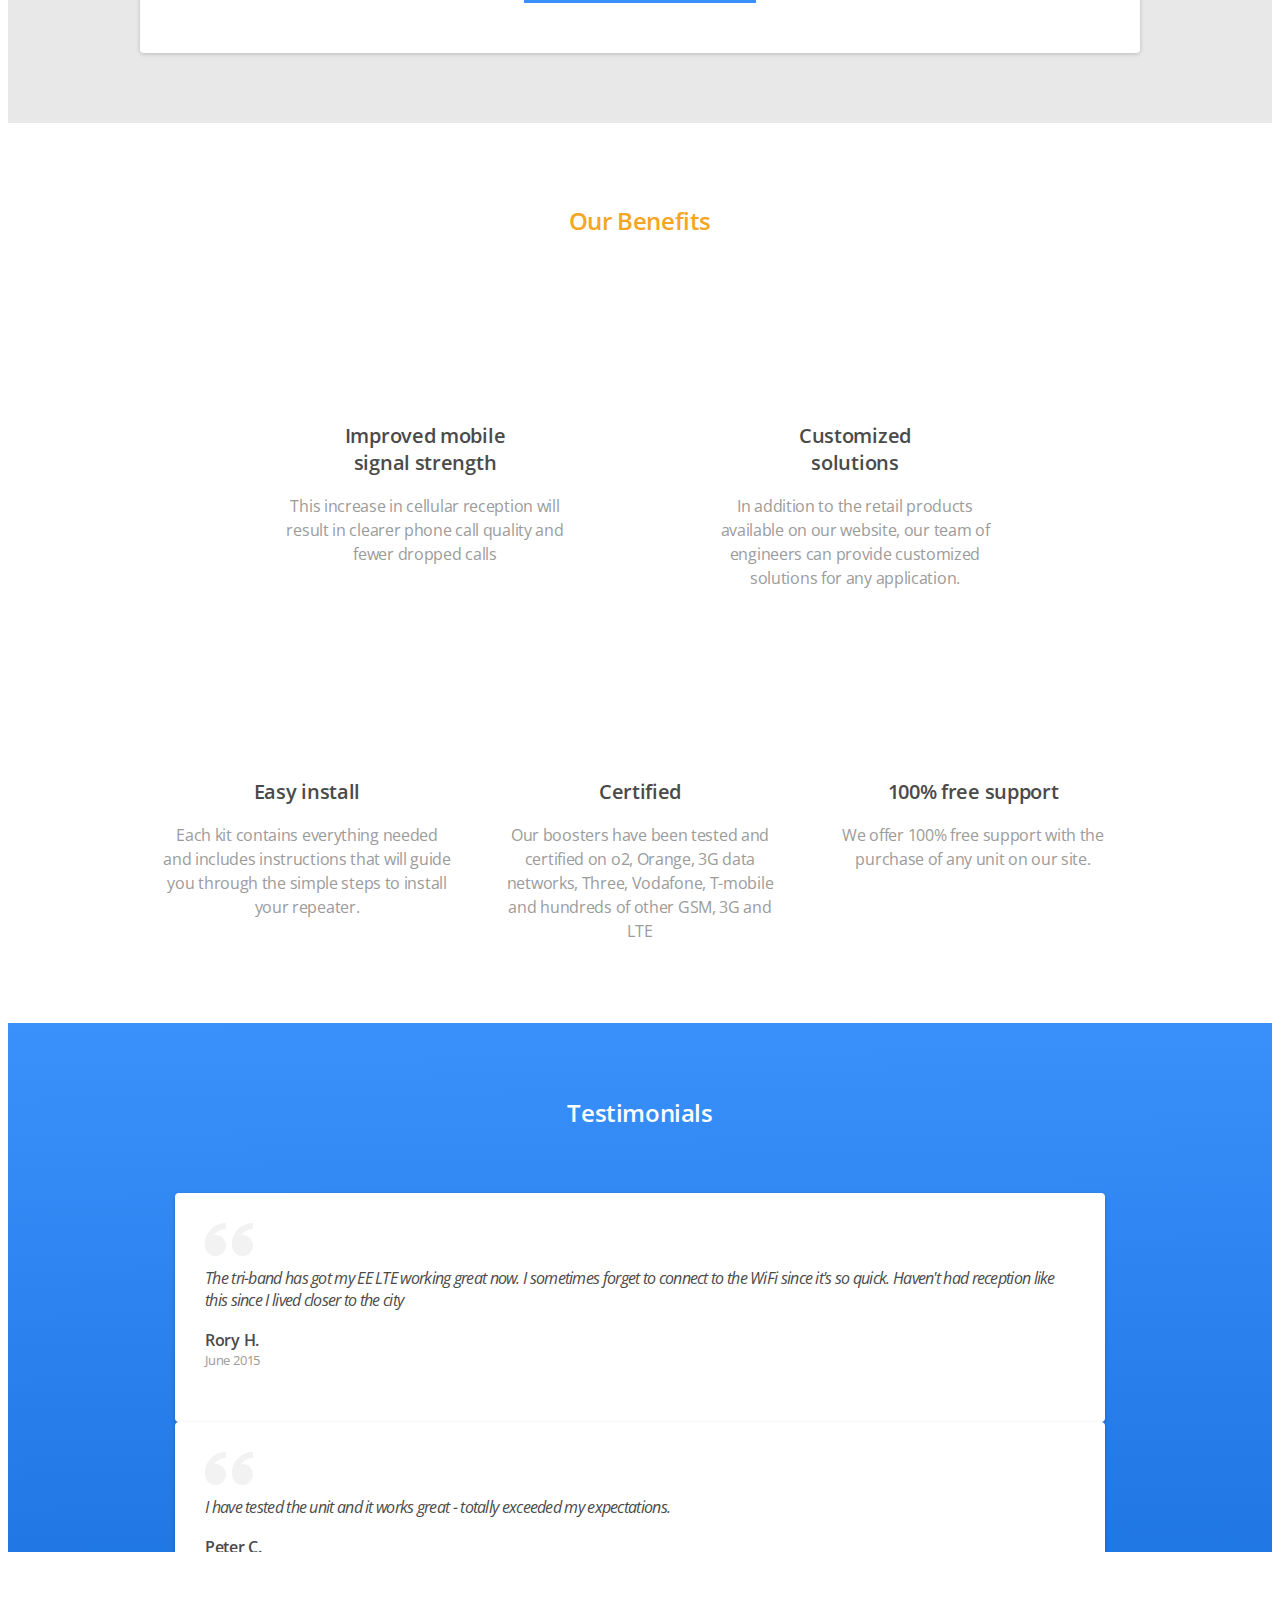
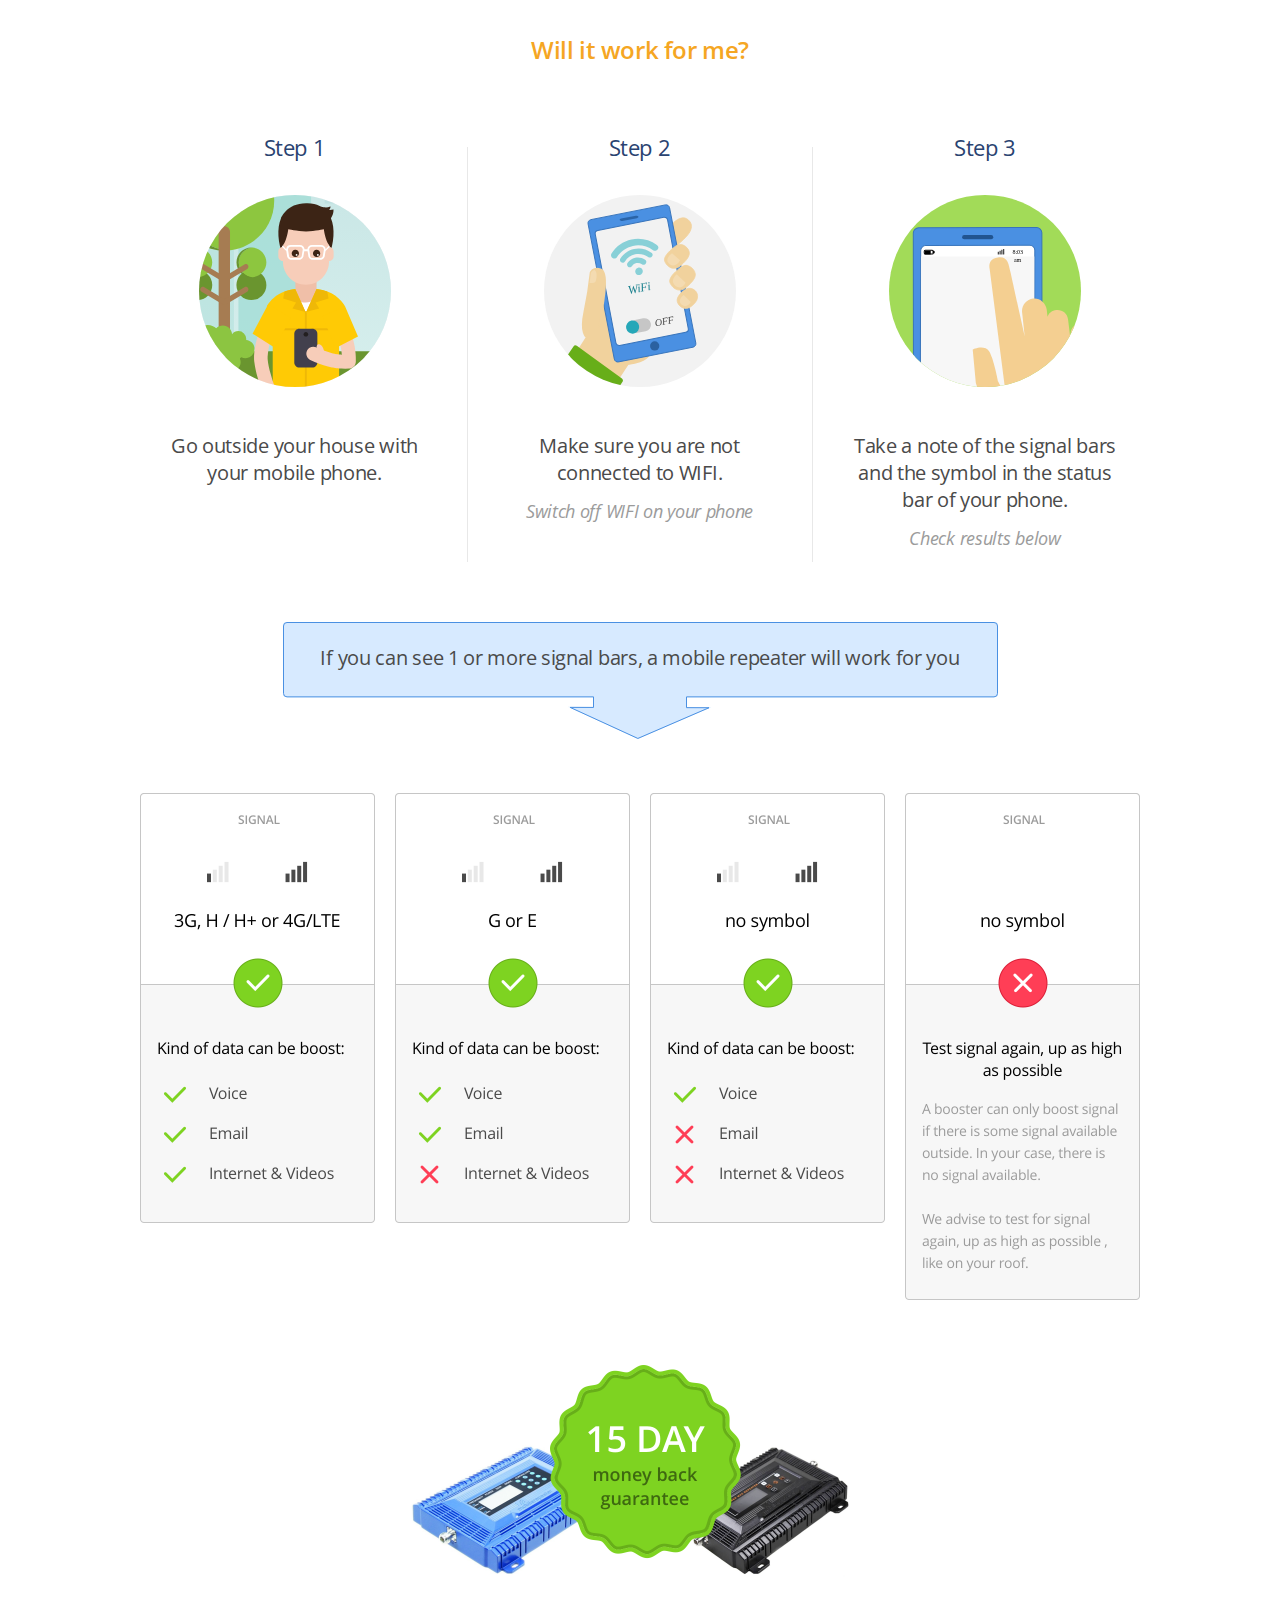
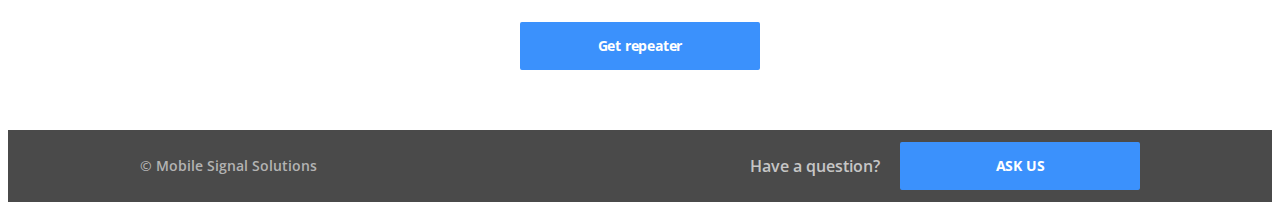
==== commit ae85fa16: "index" ====
--- a/index.html
+++ b/index.html
@@ -71,7 +71,7 @@
         <main>
             <article class="main__widget">
                 <div class="main__widget_title">Signal Boosters for all building sizes - we have the product to fit your network</div>
-                <section class="main__widget_body step-3">
+                <section class="main__widget_body step-1">
                     <h2>Choose your Mobile Repeater</h2>
                     <ul class="main__widget_steps clearfix">
                         <li class="step-1">
@@ -118,9 +118,61 @@
                                 </div>                                
                             </h5>
                             <div class="display-1__all-button">All networtks</div>
-                            <div class="display-1__specific-block">
-                                asasda
+                            <div class="display-1__specific-block" id="index-top-slider">
+                                <div class="item">
+                                    <a href="">
+                                        <img src="assets/io-vodafone.png" alt="">
+                                    </a>
+                                </div>
+                                <div class="item">
+                                    <a href="">
+                                        <img src="assets/io-ee.png" alt="">
+                                    </a>
+                                </div>
+                                <div class="item">
+                                    <a href="">
+                                        <img src="assets/io-3.png" alt="">
+                                    </a>
+                                </div>
+                                <div class="item">
+                                    <a href="">
+                                        <img src="assets/io-o2.png" alt="">
+                                    </a>
+                                </div>
+                                <div class="item">
+                                    <a href="">
+                                        <img src="assets/io-ee.png" alt="">
+                                    </a>
+                                </div>
+
+                                <div class="item">
+                                    <a href="">
+                                        <img src="assets/io-vodafone.png" alt="">
+                                    </a>
+                                </div>
+                                <div class="item">
+                                    <a href="">
+                                        <img src="assets/io-ee.png" alt="">
+                                    </a>
+                                </div>
+                                <div class="item">
+                                    <a href="">
+                                        <img src="assets/io-3.png" alt="">
+                                    </a>
+                                </div>
+                                <div class="item">
+                                    <a href="">
+                                        <img src="assets/io-o2.png" alt="">
+                                    </a>
+                                </div>
                             </div>
+                            <script>
+                                $('#index-top-slider').slick({
+                                    infinite: true,
+                                    slidesToShow: 5,
+                                    slidesToScroll: 1                                    
+                                });
+                            </script>
                             <div class="choose-specific__link">
                                 <a href="">Let me choose specific network</a>
                             </div>                            
@@ -342,8 +394,34 @@
                 <section class="index-wiw__iycs">
                     If you can see 1 or more signal bars, a mobile repeater will work for you
                 </section>
+                <ul class="index-wiw__graphic clearfix">
+                    <li>
+                        <img src="assets/signal-results-1.png" alt="">
+                    </li>
+                    <li>
+                        <img src="assets/signal-results-2.png" alt="">
+                    </li>
+                    <li>
+                        <img src="assets/signal-results-3.png" alt="">
+                    </li>
+                    <li>
+                        <img src="assets/signal-results-4.png" alt="">
+                    </li>                    
+                </ul>
+                <section class="index-wiw__cashback">
+                    <img src="assets/index-cashback.png" alt="">
+                    <a href="">Get repeater</a>
+                </section>
             </article>
         </main>
-
+        <footer id="footer">
+            <div class="wrapper clearfix">
+                <div class="footer__copyright">© Mobile Signal Solutions</div>
+                <div class="footer__ask">
+                    <div class="footer__ask-text">Have a question?</div>
+                    <a href="" class="footer__ask-button">ask us</a>
+                </div>
+            </div>
+        </footer>
     </body>
 </html>
--- a/assets/main.css
+++ b/assets/main.css
@@ -380,6 +380,7 @@
   color: #9b9b9b;
   position: relative;
   cursor: pointer;
+  display: none;
 }
 .main__widget_steps li .edit::after {
   content: "";
@@ -868,7 +869,7 @@
 .index-testimonials {  
   height: 529px;
   background-image: linear-gradient(359deg, #1f77e4, #3b91fc);
-  overflow: hidden;
+  overflow: hidden;  
 }
 .index-testimonials h2 {
   margin: 78px 0 0 0;
@@ -894,7 +895,7 @@
   box-shadow: 0 2px 4px 0 rgba(0, 0, 0, 0.2);
   margin: 0 10px;
   padding: 74px 28px 0 30px;
-  background: #fff url('quotes.png') no-repeat 30px 30px;
+  background: #fff url('quotes.svg') no-repeat 30px 30px;
 }
 .testimonials__slider_item-text {  
   font-size: 16px;
@@ -922,13 +923,27 @@
 }
 .testimonials__slider .slick-prev {
   position: absolute;
-  left: -100px;
+  left: -28px;
   top: 40%;
+  width: 18px;
+  height: 18px;
+  border: none;
+  background: transparent url('ibs-arro-prev.svg') no-repeat center; 
+  font-size: 0;
+  outline: none;
+  cursor: pointer;
 }
 .testimonials__slider .slick-next {
   position: absolute;
-  right: -100px;
+  right: -28px;
   top: 40%;
+  width: 18px;
+  height: 18px;
+  border: none;
+  background: transparent url('ibs-arro-next.svg') no-repeat center; 
+  font-size: 0;
+  outline: none;
+  cursor: pointer;
 }
 .testimonials__slider .slick-dots {
   list-style: none;
@@ -951,6 +966,7 @@
   padding: 0;
   margin: 0;
   line-height: 0;
+  outline: none;
 }
 .testimonials__slider .slick-dots li.slick-active button {
   background-color: #fff;
@@ -1039,4 +1055,140 @@
   line-height: normal;
   letter-spacing: -0.3px;
   text-align: center;  
+}
+
+
+
+/* ==========================================================================
+   FOOTER classes
+   ========================================================================== */
+footer {
+  background-color: #4a4a4a;
+  height: 72px;
+}
+.footer__copyright {
+  float: left;  
+  font-size: 14px;
+  font-weight: 600;  
+  font-stretch: normal;
+  line-height: 72px;
+  letter-spacing: normal;
+  color: #b3b3b3;  
+}
+.footer__ask {
+  float: right;
+}
+.footer__ask-text {    
+  font-size: 16px;
+  font-weight: 600;  
+  font-stretch: normal;
+  line-height: 72px;
+  letter-spacing: normal;
+  color: rgba(255, 255, 255, 0.7);
+  float: left;
+  margin-right: 20px;
+}
+.footer__ask-button {
+  display: block;
+  width: 240px;
+  height: 48px;
+  border-radius: 1.9px;
+  background-color: #3b91fc;
+  font-size: 14px;
+  font-weight: bold;  
+  font-stretch: normal;
+  line-height: 48px;
+  letter-spacing: -0.2px;
+  text-align: center;
+  color: #ffffff;
+  text-transform: uppercase;
+  float: left;
+  margin-top: 12px;
+}
+.index-wiw__graphic {
+  list-style: none;
+  margin: 54px auto 0 auto;
+  padding: 0;
+  display: table;
+}
+.index-wiw__graphic li {
+  width: 235px;
+  float: left;
+  margin-right: 20px;
+}
+.index-wiw__graphic li:last-child {
+  margin-right: 0; 
+}
+.index-wiw__graphic li img {
+  width: 100%;
+}
+.index-wiw__cashback {
+  margin: 26px 0 60px 0;
+  text-align: center;
+}
+.index-wiw__cashback img {
+  width: 512px;
+  display: block;
+  margin: auto;
+}
+.index-wiw__cashback a {
+  width: 240px;
+  height: 48px;
+  margin-top: 16px;
+  border-radius: 1.9px;
+  background-color: #3b91fc;
+  display: inline-block;    
+  font-size: 14px;
+  font-weight: bold;  
+  font-stretch: normal;
+  line-height: 48px;
+  letter-spacing: -0.2px;
+  text-align: center;
+  color: #ffffff;
+}
+.display-1__specific-block {
+  display: none;
+}
+#index-top-slider {
+  width: 815px;
+  margin: 34px auto 0 auto;  
+}
+#index-top-slider .item {
+  padding: 2px 8px;
+}
+#index-top-slider .item a {
+  display: block;    
+  background-color: #ffffff;
+  box-shadow: 0 1px 3px 0 rgba(0, 0, 0, 0.2);  
+}
+#index-top-slider .item a img {
+  width: 100%;
+}
+#index-top-slider .slick-prev {
+  display: block;
+  border: none;
+  outline: none;
+  background: transparent url('its-arro-prev.svg') no-repeat center;
+  width: 40px;
+  height: 40px;
+  position: absolute;
+  top: 50%;
+  transform: translate(0, -50%);
+  left: -40px;
+  font-size: 0;
+  cursor: pointer;
+}
+#index-top-slider .slick-next {
+  display: block;
+  border: none;
+  outline: none;
+  background: transparent url('its-arro-next.svg') no-repeat center;
+  width: 40px;
+  height: 40px;
+  position: absolute;
+  top: 50%;
+  transform: translate(0, -50%) rotate(180deg);
+  right: -40px;
+  font-size: 0;
+  cursor: pointer;
 }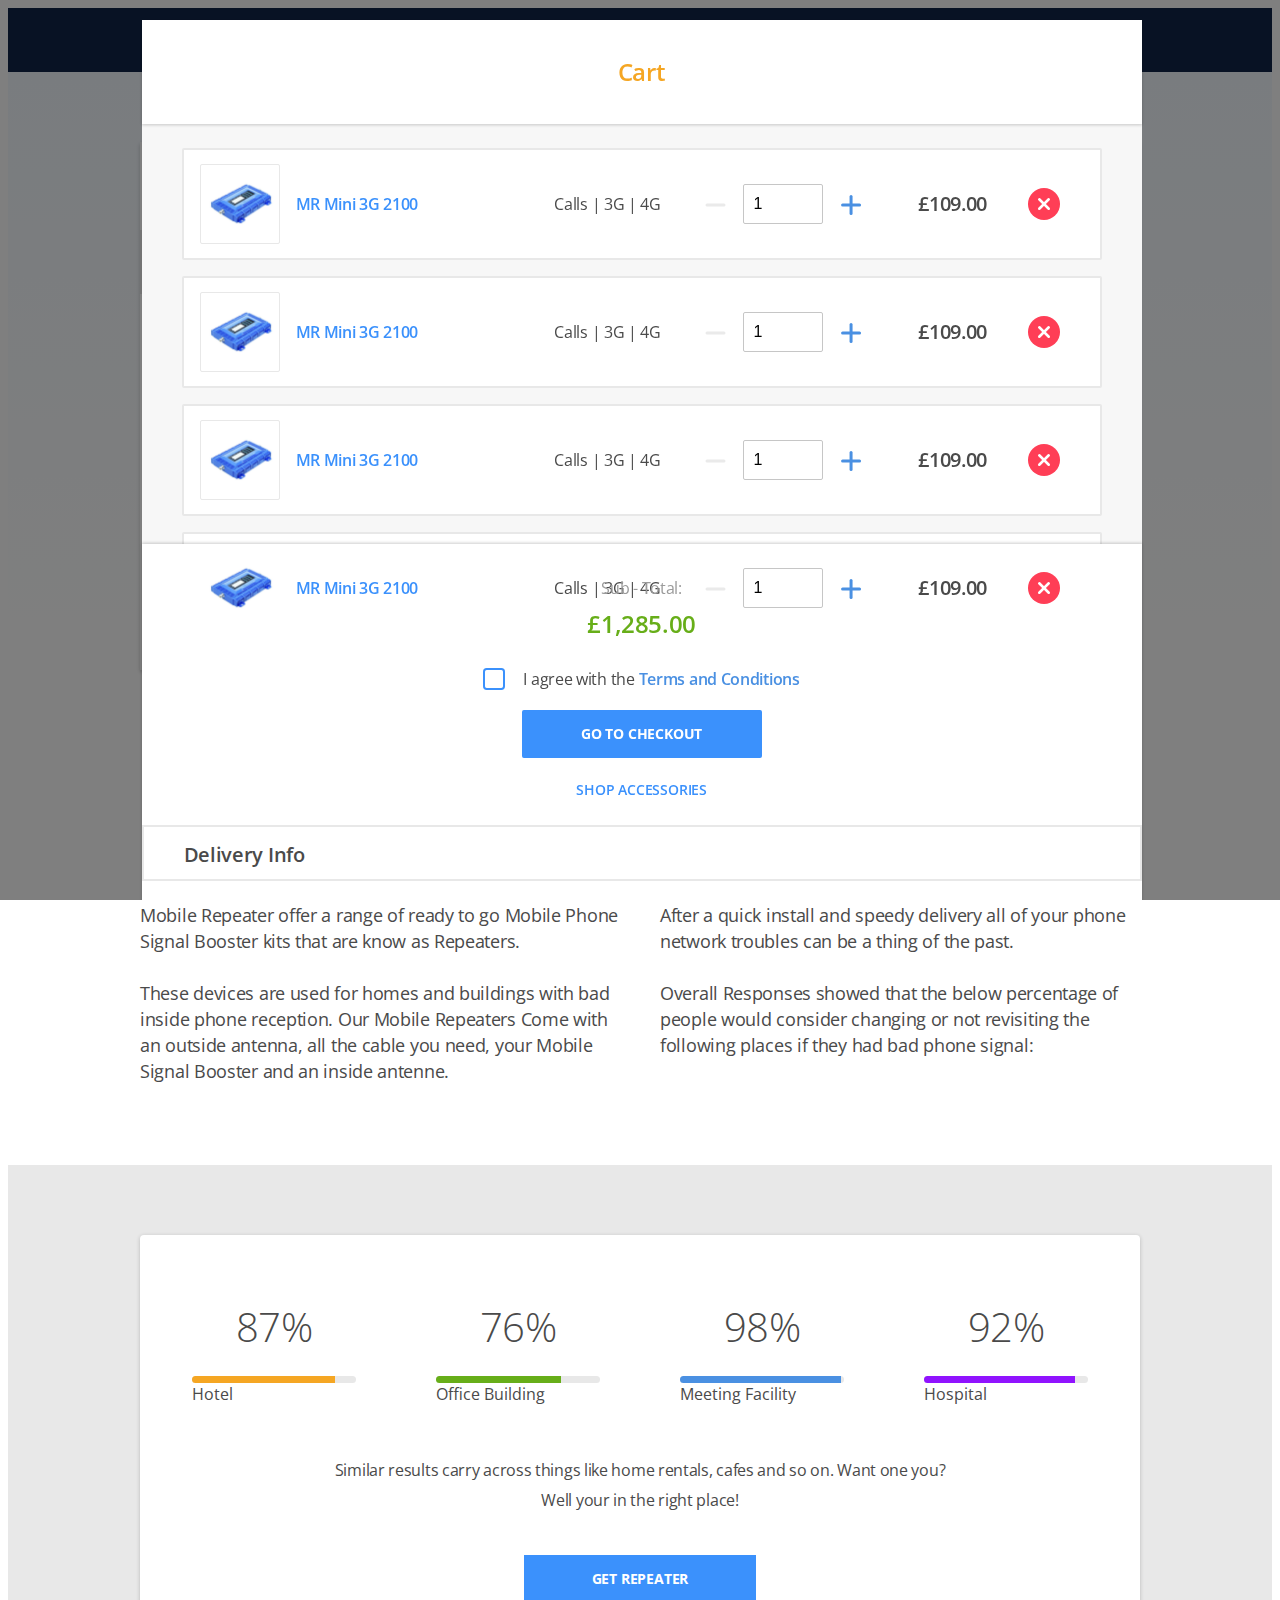
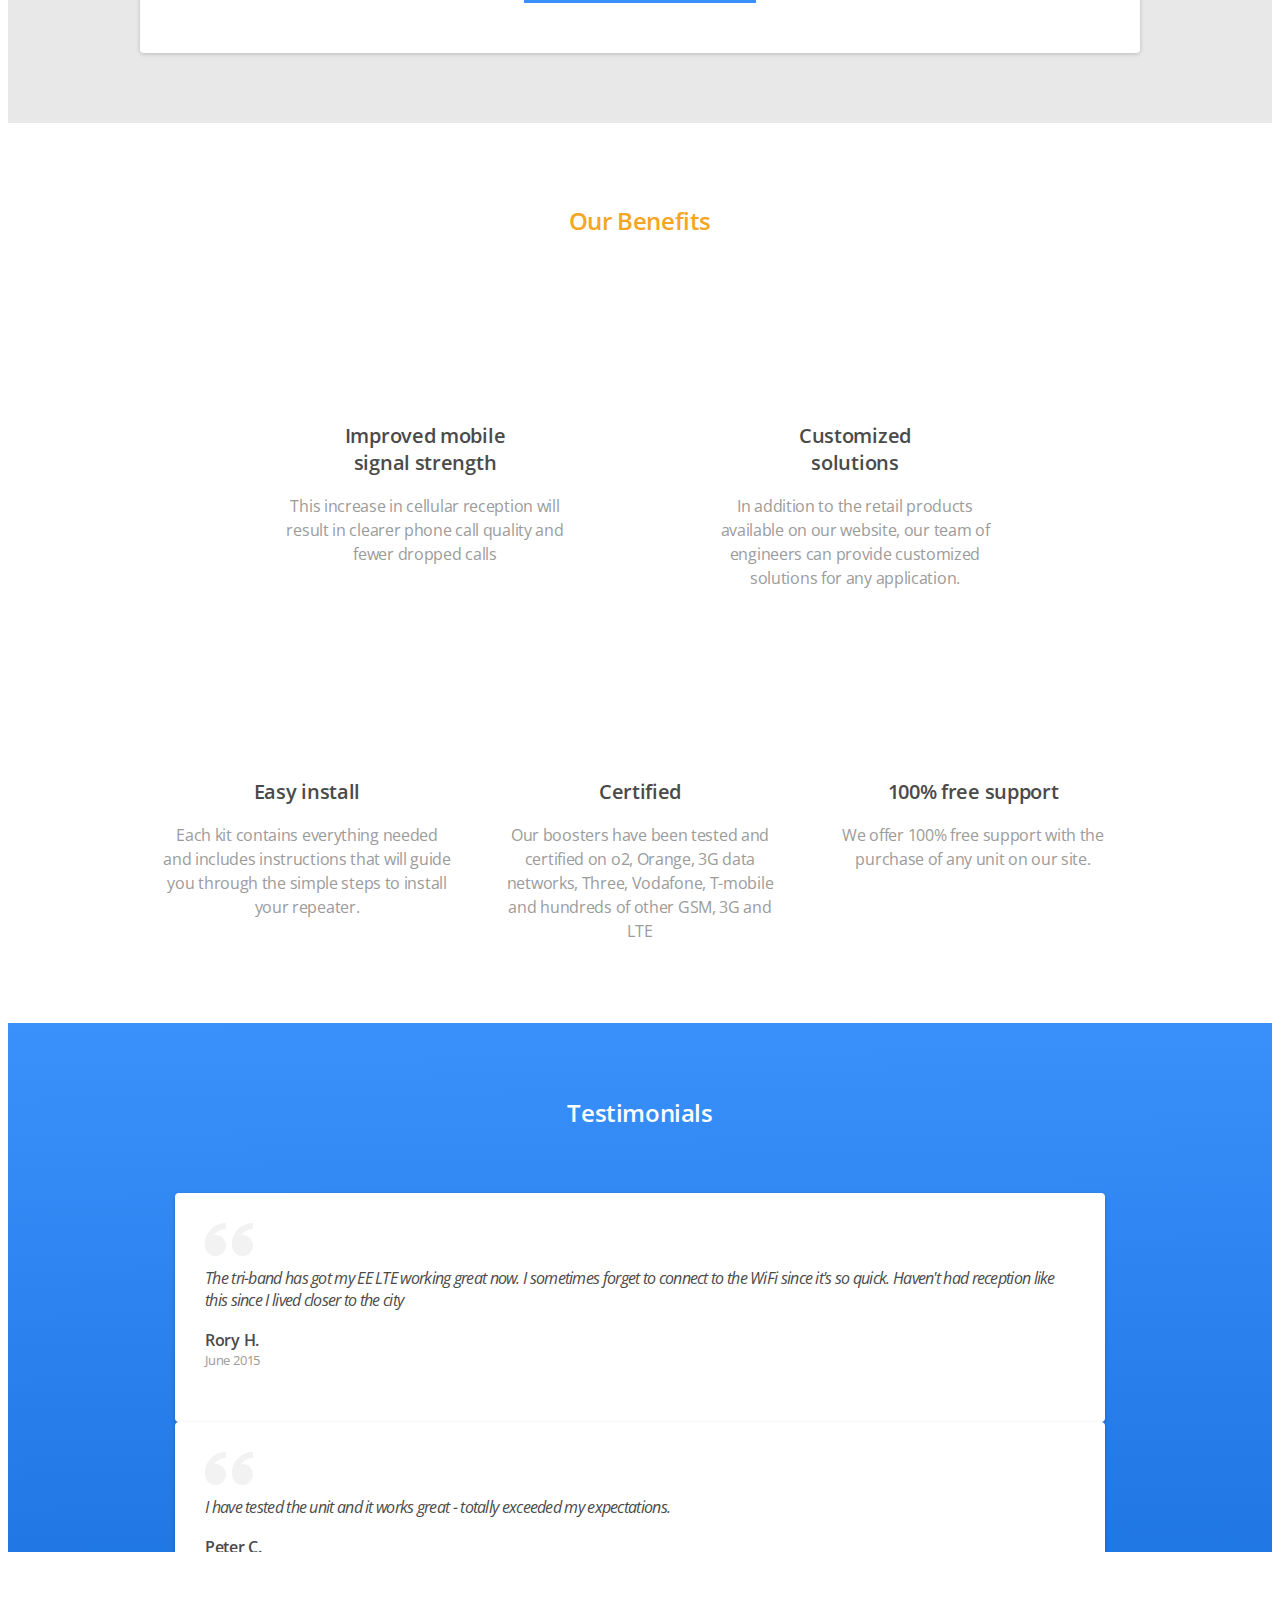
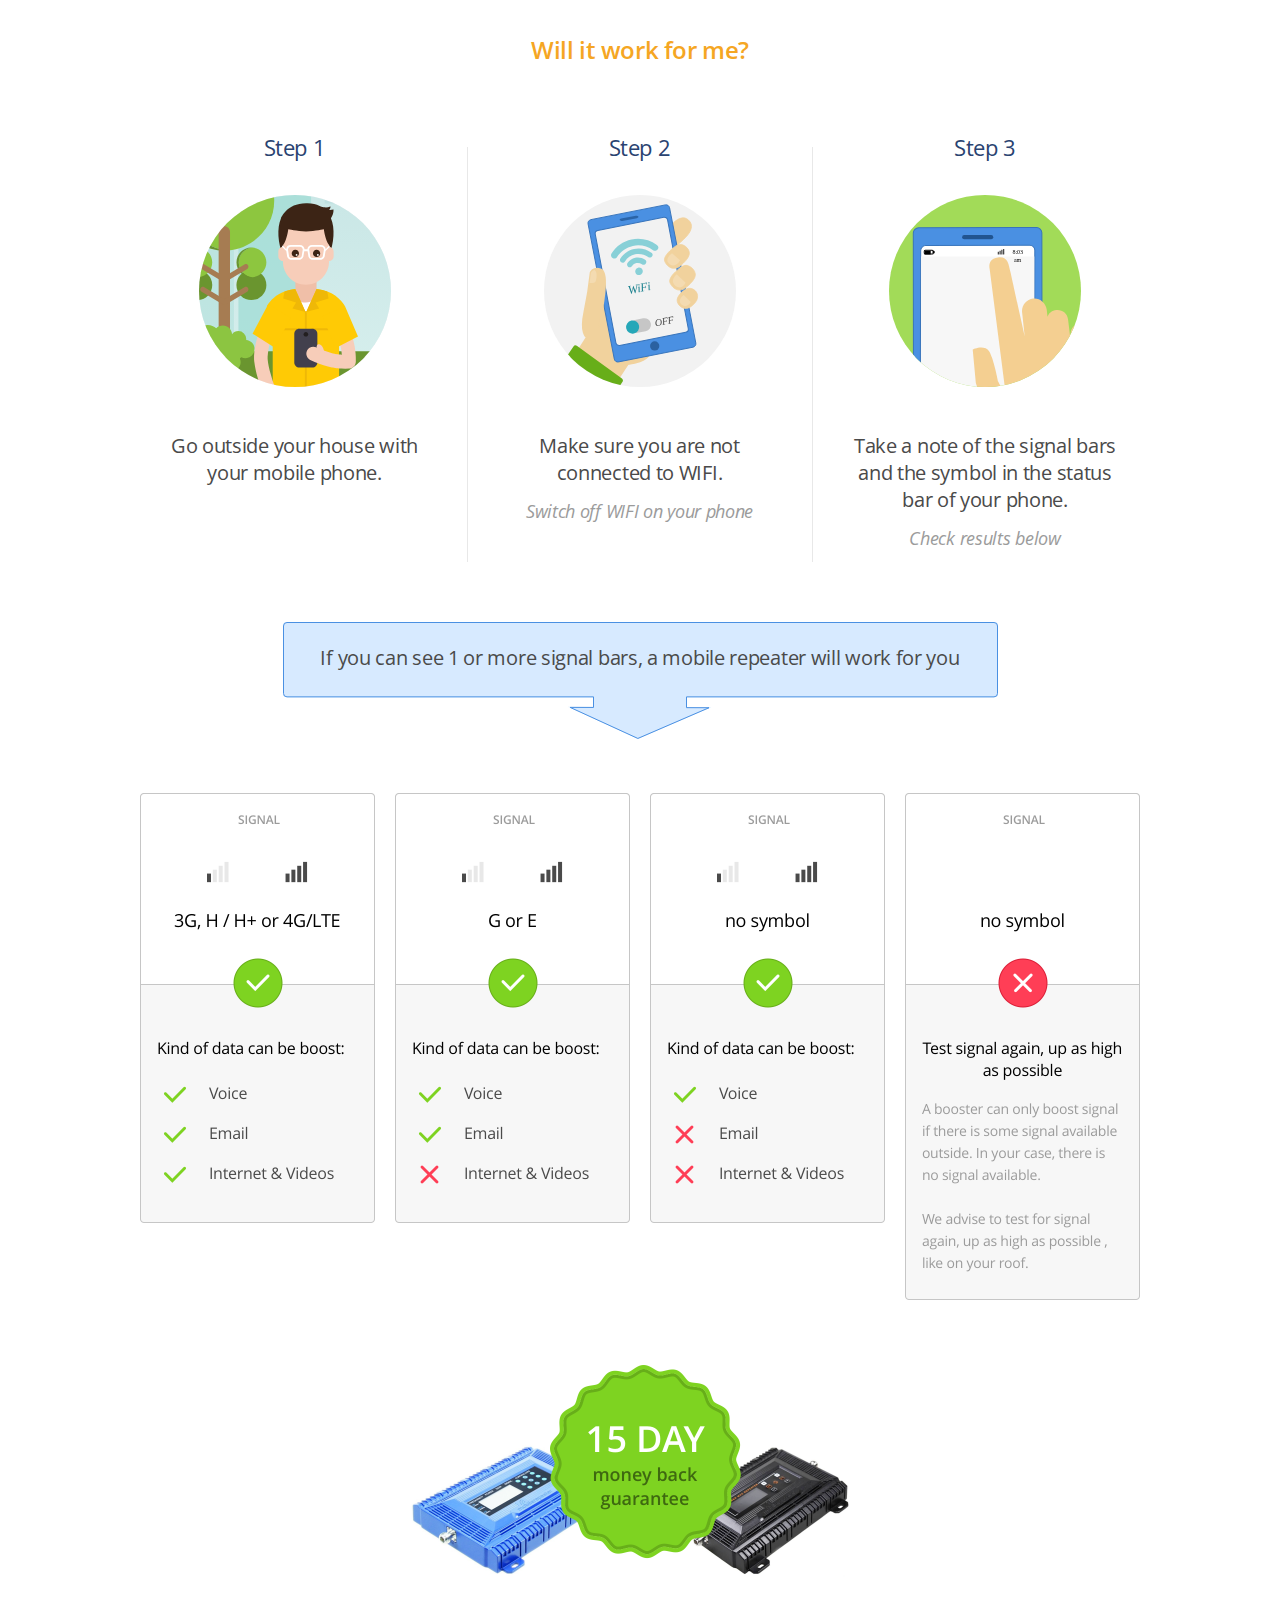
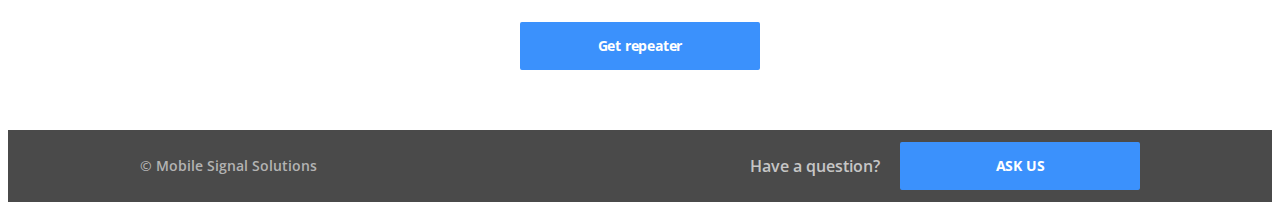
==== commit 9bc22c37: "card - delivery" ====
--- a/index.html
+++ b/index.html
@@ -19,11 +19,14 @@
 
         <link rel="stylesheet" href="assets/normalize.css">        
         <link rel="stylesheet" href="assets/slick.css">
+        <link rel="stylesheet" href="assets/jquery.scrollbar.css">
         <link rel="stylesheet" href="assets/main.css">
         <link rel="stylesheet" href="assets/mq.css">
 
         <script src="assets/jquery-3.2.1.min.js"></script>
         <script src="assets/slick.min.js"></script>
+        <script src="assets/jquery.scrollbar.min.js"></script>
+        <script src="assets/main.js"></script>
     </head>
     <body>
         
@@ -71,7 +74,7 @@
         <main>
             <article class="main__widget">
                 <div class="main__widget_title">Signal Boosters for all building sizes - we have the product to fit your network</div>
-                <section class="main__widget_body step-1">
+                <section class="main__widget_body step-3">
                     <h2>Choose your Mobile Repeater</h2>
                     <ul class="main__widget_steps clearfix">
                         <li class="step-1">
@@ -423,5 +426,288 @@
                 </div>
             </div>
         </footer>
+
+
+
+
+
+
+
+        <!--======================================================================
+                                    MODALS HTML
+        ==========================================================================-->
+
+        <!-- -------------------------- Edit Carrier --------------------------- -->
+        <section class="modal" id="edit-carrier">
+            <div class="modal__body">
+                <div class="modal__header">
+                    <i class="close"></i>
+                    <h2>Edit Carrier</h2>
+                </div>
+                <div class="modal__main">
+                    <a href="" class="edit-carrier__all-networks">All networks</a>
+                    <div class="edit-carrier__all-text">or choose specific network</div>
+                    <ul class="edit-carrier__list clearfix">
+                        <li class="selected">
+                            <img src="assets/io-vodafone.png" alt="">
+                        </li>
+                        <li>
+                            <img src="assets/io-3.png" alt="">
+                        </li>
+                        <li>
+                            <img src="assets/io-o2.png" alt="">
+                        </li>
+                        <li>
+                            <img src="assets/io-ee.png" alt="">
+                        </li>
+                    </ul>
+                </div>
+                <div class="modal__footer">
+                    <a href="" class="modal__footer_save">Save</a>
+                </div>
+            </div>
+        </section>
+
+        <!-- -------------------------- Coverage Required --------------------------- -->
+        <section class="modal" id="edit-coverage">
+            <div class="modal__body">
+                <div class="modal__header">
+                    <i class="close"></i>
+                    <h2>Coverage Required</h2>
+                </div>
+                <div class="modal__main">
+                    <ul class="edit-coverage__list clearfix">
+                        <li class="home selected">
+                            <div class="edit-coverage__list_item-title">for home &amp; small office</div>
+                            <div class="edit-coverage__list_item-sub">less 40 m2</div>
+                        </li>
+                        <li class="large-office">
+                            <div class="edit-coverage__list_item-title">for Large Office</div>
+                            <div class="edit-coverage__list_item-sub">from 40 to 200 m2</div>
+                        </li>
+                        <li class="large-building">
+                            <div class="edit-coverage__list_item-title">for large building </div>
+                            <div class="edit-coverage__list_item-sub">upper 200 m2</div>
+                        </li>
+                        <li class="vehicless">
+                            <div class="edit-coverage__list_item-title">vehicles &amp; Boat</div>                                    
+                        </li>
+                    </ul>
+                </div>
+                <div class="modal__footer">
+                    <a href="" class="modal__footer_save">Save</a>
+                </div>
+            </div>
+        </section>
+
+        <!-- -------------------------- Required For --------------------------- -->
+        <section class="modal" id="edit-requiredfor">
+            <div class="modal__body">
+                <div class="modal__header">
+                    <i class="close"></i>
+                    <h2>Required For</h2>
+                </div>
+                <div class="modal__main">
+                    <ul class="edit-requiredfor__сoverage-list clearfix">
+                        <li class="home selected">
+                            <div class="edit-requiredfor__сoverage_item-title">Voice calls</div>
+                        </li>
+                        <li class="large-office">
+                            <div class="edit-requiredfor__сoverage_item-title">3G and 4G</div>                                    
+                        </li>
+                        <li class="large-building">
+                            <div class="edit-requiredfor__сoverage_item-title">Voice calls, 3G and 4G</div>
+                        </li>                                
+                    </ul>
+                </div>
+                <div class="modal__footer">
+                    <a href="" class="modal__footer_save">Save</a>
+                </div>
+            </div>
+        </section>
+
+        <!-- -------------------------- Location Settings --------------------------- -->
+        <section class="modal" id="location-settings">
+            <div class="modal__body">
+                <div class="modal__header">
+                    <i class="close"></i>
+                    <h2>Location Settings</h2>
+                </div>
+                <div class="modal__main">
+                    <div class="location-settings__select">
+                        <div class="location-settings__select_label">Location</div>
+                        <label for="modal-location">
+                            <select name="" id="modal-location">
+                                <option value="" selected="">United Kingdom</option>
+                                <option value="">Australia</option>
+                                <option value="">South Africa</option>
+                                <option value="">USA</option>
+                                <option value="">Germany</option>
+                                <option value="">Spain</option>
+                                <option value="">France</option>
+                            </select>
+                        </label>                        
+                    </div>
+                    <div class="location-settings__select">
+                        <div class="location-settings__select_label">Language</div>
+                        <label>
+                            <select name="" id="modal-location">                            
+                                <option value="" selected="">English</option>
+                                <option value="">German</option>
+                                <option value="">French</option>                            
+                            </select>
+                        </label>                        
+                    </div>
+                </div>
+                <div class="modal__footer">
+                    <a href="" class="modal__footer_save">Save</a>
+                </div>
+            </div>
+        </section>
+
+
+        <!-- -------------------------- CARD --------------------------- -->
+        <section class="modal" id="card" style="display: block;">
+            <div class="modal__body">
+                <div class="modal__header">
+                    <i class="close"></i>
+                    <h2>Cart</h2>
+                </div>
+                <div class="modal__main">
+                    <div class="scrollbar-inner clearfix">
+                        <ul class="card__list">
+                            <li class="card__list_item">
+                                <div class="card__list_item-img">
+                                    <div class="card__list_item-img-wrapper">
+                                        <img src="assets/product-item-photo-1.jpg" alt="" />
+                                    </div>                                    
+                                </div>
+                                <div class="card__list_item-title">
+                                    <a href="">MR Mini 3G 2100</a>
+                                </div>
+                                <div class="card__list_item-options">
+                                    <span>Calls | 3G | 4G</span>
+                                </div>
+                                <div class="card__list_item-quantity">
+                                    <i data-event="minus" class="minus disabled"></i>
+                                    <input type="number" value="1" />
+                                    <i data-event="plus" class="plus"></i>
+                                </div>
+                                <div class="card__list_item-price">£109.00</div>
+                                <div class="card__list_item-remove">
+                                    <i></i>
+                                </div>
+                            </li>
+                            <li class="card__list_item">
+                                <div class="card__list_item-img">
+                                    <div class="card__list_item-img-wrapper">
+                                        <img src="assets/product-item-photo-1.jpg" alt="" />
+                                    </div>                                    
+                                </div>
+                                <div class="card__list_item-title">
+                                    <a href="">MR Mini 3G 2100</a>
+                                </div>
+                                <div class="card__list_item-options">
+                                    <span>Calls | 3G | 4G</span>
+                                </div>
+                                <div class="card__list_item-quantity">
+                                    <i data-event="minus" class="minus disabled"></i>
+                                    <input type="number" value="1" />
+                                    <i data-event="plus" class="plus"></i>
+                                </div>
+                                <div class="card__list_item-price">£109.00</div>
+                                <div class="card__list_item-remove">
+                                    <i></i>
+                                </div>
+                            </li>
+                            <li class="card__list_item">
+                                <div class="card__list_item-img">
+                                    <div class="card__list_item-img-wrapper">
+                                        <img src="assets/product-item-photo-1.jpg" alt="" />
+                                    </div>                                    
+                                </div>
+                                <div class="card__list_item-title">
+                                    <a href="">MR Mini 3G 2100</a>
+                                </div>
+                                <div class="card__list_item-options">
+                                    <span>Calls | 3G | 4G</span>
+                                </div>
+                                <div class="card__list_item-quantity">
+                                    <i data-event="minus" class="minus disabled"></i>
+                                    <input type="number" value="1" />
+                                    <i data-event="plus" class="plus"></i>
+                                </div>
+                                <div class="card__list_item-price">£109.00</div>
+                                <div class="card__list_item-remove">
+                                    <i></i>
+                                </div>
+                            </li>
+                            <li class="card__list_item">
+                                <div class="card__list_item-img">
+                                    <div class="card__list_item-img-wrapper">
+                                        <img src="assets/product-item-photo-1.jpg" alt="" />
+                                    </div>                                    
+                                </div>
+                                <div class="card__list_item-title">
+                                    <a href="">MR Mini 3G 2100</a>
+                                </div>
+                                <div class="card__list_item-options">
+                                    <span>Calls | 3G | 4G</span>
+                                </div>
+                                <div class="card__list_item-quantity">
+                                    <i data-event="minus" class="minus disabled"></i>
+                                    <input type="number" value="1" />
+                                    <i data-event="plus" class="plus"></i>
+                                </div>
+                                <div class="card__list_item-price">£109.00</div>
+                                <div class="card__list_item-remove">
+                                    <i></i>
+                                </div>
+                            </li>
+                        </ul>
+                    </div>
+                </div>
+                <div class="modal__footer">
+                    <div class="card__footer_total">Sub - Total:</div>
+                    <div class="card__footer_price">£1,285.00</div>
+                    <div class="card__footer_iagree">
+                        <div class="checkbox-custom">
+                            <label>                                    
+                                <input type="checkbox" name="" id="">
+                                <i class="controll"></i>
+                                <span class="text">I agree with the</span>
+                                <a href="" class="link" target="_blank">Terms and Conditions</a>
+                            </label>
+                        </div>
+                    </div>
+                    <a href="" class="card__footer_checkout">GO TO CHECKOUT</a>
+                    <a href="" class="card__footer_accessories">SHOP ACCESSORIES</a>
+                    <div class="card__footer_delivery">
+                        <div class="card__footer_delivery-switcher">Delivery Info</div>
+                        <div class="card__footer_delivery-content">
+                            <p>All orders from MobileRepeater.co.uk are normally posted within 1-3 business days.<br>
+                                Your order will be dispatched from our warehouse and you will be forwarded tracking information for your order. 
+                            </p>
+                            <p>
+                                <span>Delivery - UK:</span>
+                                3-5 UK 3-5 Days - Free of charge
+                            </p>
+                            <p>
+                                <span>Anywhere Else:</span>
+                                4-7 Business Days - £29.95
+                            </p>
+                            <p>
+                                If you have any questions on your order status you can also contact us at <a href="mailto:sales@mobilerepeater.co.uk">sales@mobilerepeater.co.uk</a>
+                            </p>
+                        </div>
+                    </div>
+                </div>
+            </div>
+        </section>
+        <script>
+            $('.scrollbar-inner').scrollbar();
+        </script>
+        
+
     </body>
 </html>
--- a/assets/main.css
+++ b/assets/main.css
@@ -108,6 +108,41 @@
 h2 {
 
 }
+.checkbox-custom {
+  display: block;
+  position: relative;
+  padding-left: 40px;  
+  cursor: pointer;
+  height: 22px;  
+}
+.checkbox-custom input {
+  position: absolute;
+  z-index: -1;
+  opacity: 0;
+}
+.checkbox-custom .controll {
+  width: 22px;
+  height: 22px;
+  border-radius: 3.7px;
+  background-color: #ffffff;
+  border: solid 2px #3b91fc;
+  display: block;
+  position: absolute;
+  top: 0px;
+  left: 0;
+}
+.checkbox-custom input:checked ~ .controll {
+  background:  #3b91fc url('checkbox-active.svg') no-repeat center;
+}
+.checkbox-custom .text {  
+  font-size: 16px;
+  font-weight: normal;  
+  font-stretch: normal;
+  line-height: 22px;
+  letter-spacing: -0.3px;
+  text-align: left;  
+}
+
 
 /* ==========================================================================
    Helper classes
@@ -135,6 +170,564 @@
   width: 1000px;
   margin: auto;
 }
+
+/* ==========================================================================
+   MODALS classes
+   ========================================================================== */
+.modal {
+  position: fixed;
+  top: 0;
+  left: 0;
+  width: 100%;
+  height: 100%;
+  background-color: rgba(0, 0, 0, 0.5);
+  z-index: 10;
+  padding: 20px;
+  text-align: center;
+  overflow-y: auto;
+  display: none;
+}
+.modal::before {
+  content: "";
+  display: inline-block;
+  height: 100%;
+  vertical-align: middle;
+  margin-right: -0.05em;
+}
+.modal__body {
+  vertical-align: middle;
+  display: inline-block;  
+}
+.modal__header {
+  height: 104px;
+  background-color: #fff;  
+  text-align: center;
+  position: relative;
+  box-shadow: 0 1px 3px 0 rgba(0, 0, 0, 0.2);
+}
+.modal__header h2 {
+  margin: 0;
+  padding: 36px 0 0 0;
+  font-size: 24px;
+  font-weight: 600;  
+  font-stretch: normal;
+  line-height: 1.33;
+  letter-spacing: -0.4px;
+  text-align: center;
+  color: #f5a623;
+}
+.modal__header i.close {
+  display: block;
+  width: 24px;
+  height: 24px;
+  background: url('ic-close.svg') no-repeat center;
+  position: absolute;
+  top: 40px;
+  right: 40px;
+  cursor: pointer;
+}
+.modal__main {
+  background-color: #f7f7f7;
+  padding: 32px 40px;
+}
+.modal__footer {
+  height: 112px;
+  background-color: #fff;
+  box-shadow: 0 -1px 3px 0 rgba(0, 0, 0, 0.2);
+  text-align: center;
+  padding-top: 32px;
+}
+.modal__footer_save {
+  display: block;
+  width: 240px;
+  height: 48px;
+  border-radius: 1.9px;
+  background-color: #3b91fc;  
+  font-size: 14px;
+  font-weight: bold;  
+  font-stretch: normal;
+  line-height: 48px;
+  letter-spacing: -0.2px;
+  text-align: center;
+  color: #ffffff;
+  text-transform: uppercase;
+  margin: auto;
+}
+
+#edit-carrier .edit-carrier__all-networks {
+  display: block;
+  width: 235px;
+  height: 72px;
+  background-color: #ffffff;
+  box-shadow: 0 1px 3px 0 rgba(0, 0, 0, 0.2);
+  font-size: 16px;
+  font-weight: 600;  
+  font-stretch: normal;
+  line-height: 72px;
+  letter-spacing: -0.3px;
+  text-align: center;  
+  margin: auto;
+  color: #4a4a4a;
+  text-transform: uppercase;
+}
+#edit-carrier .edit-carrier__all-text {    
+  font-size: 16px;
+  font-weight: 600;  
+  font-stretch: normal;
+  line-height: 1.88;
+  letter-spacing: -0.3px;
+  text-align: center;
+  color: #4a4a4a;
+  margin: 32px 0;
+}
+#edit-carrier .edit-carrier__list {
+  list-style: none;
+  margin: 0 auto;
+  padding: 0;
+  width: 424px;
+}
+#edit-carrier .edit-carrier__list li {
+  width: 200px;
+  height: 72px;
+  background-color: #ffffff;
+  box-shadow: 0 1px 3px 0 rgba(0, 0, 0, 0.2);
+  margin-bottom: 24px;
+  cursor: pointer;
+  border: solid 2px #fff;
+}
+#edit-carrier .edit-carrier__list li.selected {
+  border: solid 2px #7ed321;
+}
+#edit-carrier .edit-carrier__list li:nth-child(odd){
+  float: left;
+}
+#edit-carrier .edit-carrier__list li:nth-child(even){
+  float: right;
+}
+#edit-carrier .edit-carrier__list li img {
+  height: 100%;
+}
+#edit-coverage .edit-coverage__list {
+  list-style: none;
+  padding: 0;
+  margin: 0 auto -24px auto;
+  width: 700px;
+}
+#edit-coverage .edit-coverage__list li {
+  width: 336px;
+  height: 72px;
+  background-color: #ffffff;
+  box-shadow: 0 1px 3px 0 rgba(0, 0, 0, 0.2);
+  padding-left: 80px;
+  margin-bottom: 24px;
+  cursor: pointer;
+  border: solid 2px #fff;
+}
+#edit-coverage .edit-coverage__list li.selected {
+  border: solid 2px #7ed321;
+}
+#edit-coverage .edit-coverage__list_item-title {
+  font-size: 16px;
+  font-weight: 600;
+  font-stretch: normal;
+  line-height: 1.5;
+  letter-spacing: -0.3px;
+  text-transform: uppercase;
+}
+#edit-coverage .edit-coverage__list_item-sub {
+  font-size: 13px;
+  font-weight: normal;
+  font-stretch: normal;
+  line-height: 1.08;
+  letter-spacing: -0.2px;
+  color: #9b9b9b;
+} 
+#edit-coverage .edit-coverage__list li.home {
+  float: left;
+  background: #fff url(ic-home.svg) no-repeat 18px center;
+  padding-top: 16px;
+}
+#edit-coverage .edit-coverage__list li.large-office {
+  float: right;
+  background: #fff url(ic-big-office.svg) no-repeat 18px center;
+  padding-top: 16px;
+}
+#edit-coverage .edit-coverage__list li.large-building {
+  float: left;
+  background: #fff url(ic-large-buildings.svg) no-repeat 18px center;
+  padding-top: 16px;
+}
+#edit-coverage .edit-coverage__list li.vehicless {
+  float: right;
+  background: #fff url(ic-boat.svg) no-repeat 18px center;
+  padding-top: 23px;
+}
+#edit-requiredfor .edit-requiredfor__сoverage-list {
+  list-style: none;
+  padding: 0;
+  margin: 0 auto;
+  display: table;
+}
+#edit-requiredfor .edit-requiredfor__сoverage-list li {
+  width: 240px;
+  height: 72px;
+  background-color: #ffffff;
+  box-shadow: 0 1px 3px 0 rgba(0, 0, 0, 0.2);
+  margin-right: 16px;
+  cursor: pointer;
+  border: solid 2px #fff;
+  text-align: center;
+  float: left;
+  padding-top: 20px;
+}
+#edit-requiredfor .edit-requiredfor__сoverage-list li:last-child {
+  margin-right: 0;
+}
+#edit-requiredfor .edit-requiredfor__сoverage_item-title {
+  font-size: 16px;
+  font-weight: 600;
+  font-stretch: normal;
+  line-height: 1.5;
+  letter-spacing: -0.3px;
+  text-transform: uppercase;
+}
+#edit-requiredfor .edit-requiredfor__сoverage-list li.selected {
+  box-shadow: 0 2px 9px 0 rgba(0, 0, 0, 0.2);
+  border: solid 2px #7ed321;
+}
+#location-settings .location-settings__select {
+  margin-bottom: 16px;
+}
+#location-settings .location-settings__select_label {
+  display: block;  
+  font-size: 16px;
+  font-weight: normal;  
+  font-stretch: normal;
+  line-height: 1.88;
+  letter-spacing: -0.3px;
+  text-align: left;
+  color: #67ae19;
+}
+
+#location-settings .location-settings__select label {
+  position: relative;
+  display: block;
+}
+#location-settings .location-settings__select label::after {
+  content: "";
+  display: block;
+  width: 24px;
+  height: 24px;
+  background: url('arrow-dropdown.svg') no-repeat center;
+  position: absolute;
+  top: 12px;
+  right: 8px;
+}
+#location-settings .location-settings__select select {
+  width: 400px;
+  height: 48px;
+  outline: none;
+  border-radius: 2px;
+  background-color: #ffffff;
+  border: solid 1px #c9daea;
+  -webkit-appearance:none;
+  -moz-appearance:none;
+  appearance:none;
+  padding: 0 12px;
+  font-size: 16px;
+  font-weight: normal;  
+  font-stretch: normal;
+  line-height: normal;
+  letter-spacing: -0.3px;
+  text-align: left;
+  color: #4a4a4a;
+}
+#location-settings .location-settings__select select option {
+  height: 48px;
+  padding: 0 12px;    
+  
+}
+#card .modal__main {
+  padding: 0;
+}
+#card .scrollbar-inner {
+  width: 1000px;
+  max-height: 420px;  
+}
+#card .scrollbar-inner > .scroll-element.scroll-y {
+  width: 4px;
+}
+#card .scrollbar-inner > .scroll-element .scroll-bar {
+  background-color: #3b91fc;
+  opacity: 1;
+}
+#card .card__list {
+  list-style: none;
+  padding: 0;
+  margin: 24px 40px;
+}
+.card__list_item {
+  display: table;
+  border-radius: 2px;
+  background-color: #ffffff;
+  border: solid 2px #e8e8e8;
+  width: 100%;
+  height: 112px;
+  margin-bottom: 16px;
+}
+.card__list_item:last-child {
+  margin-bottom: 0;
+}
+.card__list_item-img {
+  display: table-cell;
+  vertical-align: middle;
+  padding: 0 16px;
+  width: 80px;
+}
+.card__list_item-img-wrapper {
+  width: 80px;
+  height: 80px;
+  border-radius: 2px;  
+  border: solid 1px #e8e8e8;
+  overflow: hidden;
+}
+.card__list_item-img-wrapper::before {
+  content: "";
+  display: inline-block;
+  height: 100%;
+  vertical-align: middle;
+  margin-right: -0.05em;  
+}
+.card__list_item img {
+  max-width: 95%;
+  max-height: 95%;
+  vertical-align: middle;
+}
+.card__list_item-title {
+  display: table-cell;
+  vertical-align: middle;  
+  font-size: 16px;
+  font-weight: 600;  
+  font-stretch: normal;
+  line-height: 1;
+  letter-spacing: -0.3px;
+  text-align: left;  
+}
+.card__list_item-title a {
+  color: #3b91fc;
+}
+.card__list_item-options {
+  display: table-cell;
+  vertical-align: middle;
+  width: 160px;  
+  font-size: 16px;
+  font-weight: normal;  
+  font-stretch: normal;
+  line-height: 1;
+  letter-spacing: -0.3px;
+  text-align: center;  
+}
+.card__list_item-quantity {
+  display: table-cell;
+  vertical-align: middle;
+  width: 190px;
+}
+.card__list_item-quantity i {
+  display: inline-block;
+  width: 24px;
+  height: 24px;
+  margin: 0 12px;
+  vertical-align: middle;
+  cursor: pointer;
+}
+.card__list_item-quantity i.minus {
+  background: url('button-reduce.svg') no-repeat center;
+}
+.card__list_item-quantity i.minus.disabled {
+ background: url('button-reduce-disabled.svg') no-repeat center;
+ cursor: default;
+}
+.card__list_item-quantity i.plus {
+  background: url('button-increase.svg') no-repeat center;
+}
+.card__list_item-quantity input {
+  width: 80px;
+  height: 40px;
+  border-radius: 2px;
+  background-color: #ffffff;
+  border: solid 1px #c6c6c6;  
+  font-size: 16px;
+  font-weight: normal;  
+  font-stretch: normal;
+  line-height: normal;
+  letter-spacing: -0.3px;
+  text-align: left;
+  padding: 0 10px;
+}
+.card__list_item-price {
+  width: 150px;
+  display: table-cell;
+  vertical-align: middle;  
+  font-size: 20px;
+  font-weight: 600;  
+  font-stretch: normal;
+  line-height: 1.6;
+  letter-spacing: -0.3px;
+  text-align: center;  
+}
+.card__list_item-remove {
+  display: table-cell;
+  vertical-align: middle;  
+  padding-right: 40px;
+  width: 32px;
+}
+.card__list_item-remove i {
+  display: inline-block;
+  width: 32px;
+  height: 32px;
+  background: url('delete.svg') no-repeat center;
+  cursor: pointer;  
+  vertical-align: middle;
+}
+#card .modal__footer {
+  height: auto;
+  overflow: hidden;
+}
+.card__footer_total {  
+  font-size: 16px;
+  font-weight: normal;  
+  font-stretch: normal;
+  line-height: 1.5;
+  letter-spacing: -0.3px;
+  text-align: center;
+  color: #9b9b9b;
+}
+.card__footer_price {
+  margin-top: 7px;  
+  font-size: 24px;
+  font-weight: 600;  
+  font-stretch: normal;
+  line-height: normal;
+  letter-spacing: -0.4px;
+  text-align: center;
+  color: #67ae19;
+}
+.card__footer_iagree {
+  margin-top: 28px;
+  text-align: center;
+}
+.card__footer_iagree .checkbox-custom {
+  display: inline-block;
+  margin: auto;
+}
+.card__footer_iagree.error .checkbox-custom .controll {
+  border-color: #db1e36;  
+}
+.card__footer_iagree.error .checkbox-custom .text,
+.card__footer_iagree.error .checkbox-custom  a {
+  color:  #db1e36;
+}
+.card__footer_iagree .checkbox-custom .link {  
+  font-size: 16px;
+  font-weight: 600;  
+  font-stretch: normal;  
+  letter-spacing: -0.3px;
+  text-align: left;
+  color: #4a90e2;
+}
+.card__footer_checkout {
+  margin: 20px auto 0 auto;
+  display: block;
+  width: 240px;
+  height: 48px;
+  border-radius: 1.9px;
+  background-color: #3b91fc;  
+  font-size: 14px;
+  font-weight: bold;  
+  font-stretch: normal;
+  line-height: 48px;
+  letter-spacing: -0.2px;
+  text-align: center;
+  color: #ffffff;
+}
+.card__footer_accessories {
+  display: inline-block;
+  margin: 22px auto 0 auto;  
+  font-size: 14px;
+  font-weight: 600;  
+  font-stretch: normal;
+  line-height: normal;
+  letter-spacing: -0.2px;
+  text-align: center;
+  color: #3b91fc;
+}
+.card__footer_delivery {
+  margin: 24px 0 32px 0;
+}
+.card__footer_delivery-switcher {
+  height: 56px;  
+  border: solid 2px #e8e8e8;
+  padding-left: 40px;  
+  font-size: 20px;
+  font-weight: 600;  
+  font-stretch: normal;
+  line-height: 56px;
+  letter-spacing: -0.3px;
+  text-align: left;
+  position: relative;
+  cursor: pointer;  
+  background-color: #fff;
+  transition: all 150ms ease;
+}
+.card__footer_delivery-switcher:hover {
+  background-color: #f7f7f7;
+}
+.card__footer_delivery-switcher::after {
+  content: "";
+  display: block;
+  width: 24px;
+  height: 24px;
+  background: url('arrow-dropdown.svg') no-repeat center;
+  position: absolute;
+  top: 15px;
+  right: 40px;
+}
+.card__footer_delivery-switcher.show::after {
+  transform: rotate(180deg);
+}
+.card__footer_delivery-content {
+  padding: 38px 40px 0 40px;
+  display: none;
+}
+.card__footer_delivery-content p {
+  padding: 0;
+  margin: 0 0 24px 0;
+  font-size: 18px;
+  font-weight: normal;  
+  font-stretch: normal;
+  line-height: normal;
+  letter-spacing: -0.3px;  
+  text-align: left;
+  overflow: hidden;
+  clear: both;
+}
+.card__footer_delivery-content p span {
+  display: inline-block;
+  width: 160px;
+}
+.card__footer_delivery-content p a {  
+  font-size: 16px;
+  font-weight: 600;  
+  font-stretch: normal;
+  line-height: 1.5;
+  letter-spacing: -0.3px;
+  text-align: left;
+  color: #4a90e2;
+  display: inline-block;
+  margin-left: 10px;
+}
+
+
 /* ==========================================================================
    HEADER, TOP SLIDER classes
    ========================================================================== */
@@ -500,7 +1093,7 @@
   left: 14px;
   top: -9px;
   overflow: hidden;
-  z-index: 1;
+  z-index: 11;
   display: none;
 }
 .widget-tooltip i::after {
@@ -633,6 +1226,9 @@
   text-align: center;
   float: left;
   padding-top: 20px;
+}
+.display-3__сoverage-list li:last-child {
+  margin-right: 0;
 }
 .display-3__сoverage_item-title {
   font-size: 16px;
@@ -1191,4 +1787,863 @@
   right: -40px;
   font-size: 0;
   cursor: pointer;
+}
+
+/* ==========================================================================
+   RECOMMEND page classes
+   ========================================================================== */
+.breadcrumb {
+  list-style: none;
+  margin: 0;
+  padding: 16px 0 0 0;
+}
+.breadcrumb li {
+  float: left;  
+  font-size: 13px;
+  font-weight: normal;  
+  font-stretch: normal;
+  line-height: 1.08;
+  letter-spacing: -0.2px;
+  text-align: left;
+  color: #9b9b9b;
+  padding-right: 8px;
+  margin-right: 8px;
+  position: relative;
+}
+.breadcrumb li a {
+  color: #9b9b9b;
+}
+.breadcrumb li::after {
+  content: "";
+  display: block;
+  width: 1px;
+  height: 12px;
+  background-color: #9b9b9b;
+  position: absolute;
+  top: 2px;
+  right: 0;
+}
+.breadcrumb li:last-child {
+  margin-right: 0;
+  padding-right: 0;
+}
+.breadcrumb li:last-child::after {
+  display: none;
+}
+.recommend__toptext {
+  margin-top: 24px;    
+  font-size: 22px;
+  font-weight: normal;  
+  font-stretch: normal;
+  line-height: normal;
+  letter-spacing: -0.4px;
+  text-align: center;  
+}
+.recommend__top-title {
+  margin: 24px 0 0 0;
+  padding: 0;  
+  font-size: 24px;
+  font-weight: 600;  
+  font-stretch: normal;
+  line-height: normal;
+  letter-spacing: -0.4px;
+  text-align: center;
+  color: #f5a623;
+}
+.recommend__edit-steps {
+  list-style: none;
+  height: 56px;
+  margin: 24px auto;
+  padding: 0 148px;
+  border-radius: 2px;
+  background-color: #ffffff;
+  box-shadow: 0 1px 4px 0 rgba(0, 0, 0, 0.2);
+  display: table;
+}
+.recommend__edit-steps li {
+  font-size: 16px;
+  font-weight: normal;  
+  font-stretch: normal;
+  line-height: normal;
+  letter-spacing: -0.3px;
+  text-align: left;
+  position: relative;
+  margin-top: 16px;
+  padding-right: 35px;
+  margin-right: 55px;
+  float: left;  
+  cursor: pointer;
+}
+.recommend__edit-steps li::after {
+  content: "";
+  display: block;
+  width: 24px;
+  height: 24px;
+  background: url(edit.svg) no-repeat center;
+  position: absolute;
+  top: -2px;
+  right: 0;
+}
+.recommend__edit-steps li:last-child {
+  margin-right: 0;
+}
+.we-recommend {
+  background-image: linear-gradient(358deg, #1f77e4, #3b91fc);
+}
+.we-recommend__bg {
+  background: url('recommened_bg.png') no-repeat right bottom;
+  padding-bottom: 48px;
+}
+.we-recommend h3 {
+  margin: 24px 0;
+  padding: 0;  
+  font-size: 24px;
+  font-weight: 600;  
+  font-stretch: normal;
+  line-height: normal;
+  letter-spacing: -0.4px;
+  text-align: center;
+  color: #ffffff;
+}
+.recommend__item {
+  background-color: #fff;
+  display: table;
+  width: 100%;
+  box-shadow: 0 1px 4px 0 rgba(0, 0, 0, 0.2);
+}
+.recommend__item_pfoto {
+  display: table-cell;
+  vertical-align: middle;
+  width: 250px;
+  text-align: center;
+  border-right: 1px solid #e8e8e8;
+}
+.recommend__item_pfoto img {
+  max-width: 80%;
+  max-height: 80%;
+}
+.recommend__item_network {
+  width: 200px;
+  display: table-cell;  
+  padding: 25px 25px 25px 40px;
+  border-right: 1px solid #e8e8e8;
+}
+.recommend__item .title {  
+  font-size: 16px;
+  font-weight: normal;  
+  font-stretch: normal;
+  line-height: normal;
+  letter-spacing: normal;
+  color: #9b9b9b;
+  margin-bottom: 5px;
+}
+.recommend__item .description {  
+  font-size: 16px;
+  font-weight: normal;  
+  font-stretch: normal;
+  line-height: 1.88;
+  letter-spacing: -0.3px;
+  text-align: left;
+}
+.recommend__item .description p {
+  margin: 0 0 5px 0;
+  padding: 0;
+}
+.recommend__item_options {
+  display: table-cell;
+  padding: 25px 25px 25px 40px;
+  border-right: 1px solid #e8e8e8;
+}
+.recommend__item_price {
+  display: table-cell;
+  width: 240px;
+  vertical-align: middle;
+  text-align: center;
+  padding: 25px;
+}
+.recommend__item_price .old-price {
+  font-size: 16px;
+  font-weight: normal;  
+  font-stretch: normal;
+  line-height: normal;
+  letter-spacing: normal;  
+  color: #c6c6c6;
+  text-decoration: line-through;
+  margin-bottom: 5px;
+}
+.recommend__item_price .price {  
+  font-size: 24px;
+  font-weight: 600;  
+  font-stretch: normal;
+  line-height: normal;
+  letter-spacing: normal;  
+  color: #67ae19;
+  margin-bottom: 24px;
+}
+.recommend__item_price .details-link {
+  display: inline-block;
+  height: 48px;
+  border-radius: 1.9px;
+  background-color: #3b91fc;
+  padding: 0 30px;  
+  font-size: 14px;
+  font-weight: bold;  
+  font-stretch: normal;
+  line-height: 48px;
+  letter-spacing: -0.2px;
+  text-align: center;
+  color: #ffffff;
+}
+.recommend__upgraded_list {
+  padding-top: 35px;
+  margin-bottom: 56px;
+}
+.recommend__upgraded_list h2 {
+  margin: 0 0 32px 0;
+  padding: 0;  
+  font-size: 24px;
+  font-weight: 600;  
+  font-stretch: normal;
+  line-height: normal;
+  letter-spacing: -0.4px;
+  text-align: center;
+  color: #f5a623;
+}
+.recommend__upgraded_list .recommend__item {
+  margin-bottom: 24px;
+}
+.recommend__upgraded_list .recommend__item:last-child {
+  margin-bottom: 0;
+}
+
+/* ==========================================================================
+   PRODUCT page classes
+   ========================================================================== */
+.product__title {
+  margin-top: 32px;
+}
+.product__title_back {
+  width: 40px;
+  height: 40px;
+  float: left;
+  cursor: pointer;
+  margin-right: 6px;
+}
+.product__title_back img {
+  width: 100%;
+}
+.product__title h1 {
+  margin: 0 32px 0 0;
+  padding: 0;    
+  font-size: 32px;
+  font-weight: 600;  
+  font-stretch: normal;
+  line-height: 40px;
+  letter-spacing: normal;  
+  color: #2a4371;
+  float: left;
+}
+.product__title_instok {  
+  height: 30px;
+  border-radius: 4px;
+  background-color: #f2f2f2;  
+  font-size: 14px;
+  font-weight: 600;  
+  font-stretch: normal;
+  line-height: 29px;
+  letter-spacing: normal;
+  text-align: center;
+  color: #67ae19;
+  float: left;
+  margin-top: 6px;
+  padding: 0 12px;
+  text-transform: uppercase;
+}
+.product__title_price {
+  position: relative;  
+}
+.product__title_price b {  
+  font-size: 24px;
+  font-weight: 600;  
+  font-stretch: normal;
+  line-height: 40px;
+  letter-spacing: -0.4px;    
+}
+.product__title_price span {
+  display: inline-block;
+  font-size: 16px;
+  font-weight: normal;  
+  font-stretch: normal;
+  line-height: normal;
+  letter-spacing: -0.3px;
+  text-align: left;
+  color: #9b9b9b;
+  position: absolute;
+  left: 50%;
+  top: -20px;
+  transform: translate(-50%, 0);
+  white-space: nowrap;
+  text-decoration: line-through;
+}
+.product__ref {    
+  font-size: 16px;
+  font-weight: normal;  
+  font-stretch: normal;
+  line-height: 0.88;
+  letter-spacing: -0.3px;
+  text-align: left;
+  color: #9b9b9b;
+  margin: 12px 0 21px 46px;
+}
+.product__article {
+
+}
+.product__article_photos {
+  width: 496px;
+  float: left;
+}
+.product__article_photos-slider {
+  height: 400px;
+  border-radius: 2px;
+  background-color: #ffffff;
+  border: solid 1px #c6c6c6;
+}
+.product__article_photos-slider .item {
+  text-align: center;
+  outline: none;
+  height: 400px;
+}
+.product__article_photos-slider .item::before {
+  content: "";
+  display: inline-block;
+  height: 100%;
+  vertical-align: middle;
+  margin-right: -0.05em;
+}
+.product__article_photos-slider img {
+  max-width: 90%;
+  max-height: 90%;
+  vertical-align: middle;
+  display: inline-block;
+}
+.product__article_photos-nav {
+  margin: 16px auto 0 auto;
+  height: 120px;
+  width: 390px;
+  position: relative;
+}
+.product__article_photos-nav .item {
+  text-align: center;
+  outline: none;
+  padding: 2px 0;
+}
+.product__article_photos-nav .item.slick-current .item-box {
+  outline: solid 2px #7ed321;
+}
+.product__article_photos-nav .item-box {
+  margin: auto;
+  width: 116px;
+  border: solid 1px #c6c6c6;  
+}
+.product__article_photos-nav .item-td {
+  width: 120px;
+  height: 120px;  
+  text-align: center;
+  display: table-cell;
+  vertical-align: middle;
+  background-color: #fff;  
+}
+.product__article_photos-nav .item-box img {
+  max-width: 90%;
+  max-height: 90%;
+  margin: auto;
+  vertical-align: middle;
+}
+.product__article_photos .slick-prev {
+  width: 32px;
+  height: 120px;
+  display: block;
+  border: none;
+  background: #3b91fc url('product-slider-arrow.svg') no-repeat center;
+  position: absolute;
+  top: 2px;
+  left: -53px;
+  font-size: 0;
+  outline: none;
+  transform: rotate(180deg);
+}
+.product__article_photos .slick-next {
+  width: 32px;
+  height: 120px;
+  display: block;
+  border: none;
+  background: #3b91fc url('product-slider-arrow.svg') no-repeat center;
+  position: absolute;
+  top: 2px;
+  right: -53px;
+  font-size: 0;
+  outline: none; 
+}
+.product__article_photos .slick-arrow.slick-disabled {
+  background-color: #eaeaea;
+}
+.product__article_additions {
+  width: 464px;  
+  float: right;  
+}
+.product__article_additions-bg {
+  background-color: #f7f7f7;
+  height: 540px;
+}
+.product__article_additions-wrapper {
+  padding: 0 32px 32px 32px;
+}
+.product__article_additions h3 {
+  margin: 0;
+  padding: 0;
+  background-color: #67ae19;
+  width: 464px;
+  height: 64px;
+  border-radius: 2px;
+  background-color: #67ae19;  
+  font-size: 24px;
+  font-weight: 600;  
+  font-stretch: normal;
+  line-height: 64px;
+  letter-spacing: -0.4px;
+  text-align: center;
+  color: #ffffff;
+}
+.product__article_additions-title {
+  margin: 32px 0 0 0;
+  font-size: 16px;
+  font-weight: normal;  
+  font-stretch: normal;
+  line-height: 1.88;
+  letter-spacing: -0.3px;
+  text-align: left;
+  color: #67ae19;
+}
+.product__article_additions-title .widget-tooltip {
+  color: #4a4a4a;
+  margin: 3px 0 0 5px;
+}
+.product__article_additions-select {
+  position: relative;
+  display: block;
+  margin-top: 8px;
+}
+.product__article_additions-select::after {
+  content: "";
+  display: block;
+  width: 24px;
+  height: 24px;
+  background: url(arrow-dropdown.svg) no-repeat center;
+  position: absolute;
+  top: 12px;
+  right: 8px;
+}
+.product__article_additions-select select {
+  width: 100%;
+  height: 48px;
+  outline: none;
+  border-radius: 2px;
+  background-color: #ffffff;
+  border: solid 1px #c9daea;
+  -webkit-appearance: none;
+  -moz-appearance: none;
+  appearance: none;
+  padding: 0 12px;
+  font-size: 16px;
+  font-weight: normal;
+  font-stretch: normal;
+  line-height: normal;
+  letter-spacing: -0.3px;
+  text-align: left;
+  color: #4a4a4a;
+}
+.product__article_additions-checkboxs {
+  margin-top: 22px;
+}
+.product__article_additions .checkbox-custom {
+  margin-bottom: 16px;
+}
+.product__article_additions .checkbox-custom .price {
+  color: #9b9b9b;
+}
+.product__article_additions .checkbox-custom input:checked ~ .price {
+  color: #4a4a4a;
+  font-weight: 600;
+}
+.product__article_options {
+  margin-top: 30px;
+}
+.product__article_options .fl p {
+  margin: 0;
+  padding: 0 0 13px 0;  
+  font-size: 18px;
+  font-weight: normal;  
+  font-stretch: normal;
+  line-height: 1;
+  letter-spacing: -0.3px;  
+}
+.product__article_options .fr label {
+  display: block;  
+  font-size: 16px;
+  font-weight: normal;  
+  font-stretch: normal;
+  line-height: 1.88;
+  letter-spacing: -0.3px;  
+  color: #67ae19;
+  margin-top: -8px;
+  margin-bottom: 8px;
+}
+.product__article_options .fr input {
+  width: 176px;
+  height: 48px;
+  border-radius: 2px;
+  background-color: #ffffff;
+  border: solid 1px #c9daea;  
+  font-size: 16px;
+  font-weight: normal;  
+  font-stretch: normal;
+  line-height: normal;
+  letter-spacing: -0.3px;
+  padding: 0 10px;  
+  color: #4a4a4a;
+}
+.product__article_add {
+  padding-top: 44px;
+  text-align: center;
+}
+.product__article_add-sub {  
+  font-size: 14px;
+  font-weight: normal;  
+  font-stretch: normal;
+  line-height: 1.57;
+  letter-spacing: -0.2px;  
+  color: #9b9b9b;
+}
+.product__article_add-total {  
+  font-size: 24px;
+  font-weight: 600;  
+  font-stretch: normal;
+  line-height: normal;
+  letter-spacing: normal;  
+  color: #67ae19;
+}
+.product__article_add-button {
+  display: block;
+  width: 240px;
+  height: 48px;
+  border-radius: 1.9px;
+  background-color: #3b91fc;  
+  font-size: 14px;
+  font-weight: bold;  
+  font-stretch: normal;
+  line-height: 48px;
+  letter-spacing: -0.2px;
+  text-align: center;
+  color: #ffffff;
+  text-transform: uppercase;
+  margin: 24px auto 0 auto;
+}
+.product__article_add-help {
+  margin-top: 29px;  
+  font-size: 14px;
+  font-weight: 600;  
+  font-stretch: normal;
+  line-height: normal;
+  letter-spacing: -0.2px;
+  text-align: center;
+  color: #3b91fc;
+  display: inline-block;
+}
+.product__descriptions {
+  margin-top: 40px;
+  background-color: #f7f7f7;
+  padding-top: 40px;
+}
+.product__descriptions_description {
+  float: left;
+  width: 500px;
+}
+.product__descriptions_description h3 {
+  margin: 0;
+  padding: 0;  
+  font-size: 20px;
+  font-weight: 600;  
+  font-stretch: normal;
+  line-height: normal;
+  letter-spacing: -0.3px;
+  text-align: left;  
+}
+.product__descriptions_description-text {  
+  margin-top: 24px;
+  font-size: 18px;
+  font-weight: normal;  
+  font-stretch: normal;
+  line-height: 1.61;
+  letter-spacing: -0.3px;
+  text-align: left;  
+}
+.product__descriptions_includes {
+  float: right;
+}
+.product__descriptions_includes h3 {
+  margin: 0;
+  padding: 0;  
+  font-size: 20px;
+  font-weight: 600;  
+  font-stretch: normal;
+  line-height: normal;
+  letter-spacing: -0.3px;
+  text-align: left;   
+}
+.product__descriptions_includes-list {
+  margin-top: 24px;  
+  font-size: 16px;
+  font-weight: normal;
+  font-style: normal;
+  font-stretch: normal;
+  line-height: normal;
+  letter-spacing: -0.3px;
+  text-align: left;  
+}
+.product__descriptions_includes-list p {
+  margin: 0 0 3px 0;
+  padding: 0;
+}
+.product__descriptions_manuals {
+  margin-top: 40px;
+}
+.product__descriptions_manuals .ce-marking {
+  width: 73px;
+  height: 74px;
+  float: left;
+  margin-right: 16px;
+}
+.product__descriptions_manuals .ce-marking img {
+  width: 100%;
+}
+.product__descriptions_manuals .cashback {
+  width: 73px;
+  height: 74px;
+  float: left;
+  margin-right: 32px;
+}
+.product__descriptions_manuals .cashback img {
+  width: 100%;
+}
+.product__descriptions_manuals .pdf-link {
+  display: inline-block;  
+  height: 48px;
+  border-radius: 1.9px;  
+  border: solid 2px #3b91fc;
+  padding: 0 16px 0 56px;  
+  font-size: 14px;
+  font-weight: bold;  
+  font-stretch: normal;
+  line-height: 44px;
+  letter-spacing: -0.2px;
+  text-align: left;
+  color: #3b91fc;
+  text-transform: uppercase;
+  background: #fff url('pdf-download.png') no-repeat 16px center / 32px 32px;
+  margin-top: 14px;
+}
+.product__descriptions_speciﬁcations {
+  margin: 40px 0 58px 0;
+  clear: both;
+}
+.product__descriptions_speciﬁcations-tabs {
+  list-style: none;
+  margin: 0;
+  padding: 0;
+}
+.product__descriptions_speciﬁcations-tabs > li {
+  width: 272px;
+  height: 72px;
+  float: left;    
+  font-size: 16px;
+  font-weight: 600;  
+  font-stretch: normal;
+  line-height: 67px;
+  letter-spacing: -0.3px;
+  text-align: center;
+  color: #4a90e2;
+  border-top: 5px solid transparent;
+  cursor: pointer;
+}
+.product__descriptions_speciﬁcations-tabs > li.current {
+  border-radius: 2px;
+  background-color: #ffffff;
+  box-shadow: 0 1px 4px 0 rgba(0, 0, 0, 0.2);
+  font-weight: 600;  
+  color: #4a4a4a;
+  border-color: #7ed321;
+  position: relative;
+}
+.product__descriptions_speciﬁcations-tabs > li.current::after {
+  content: "";
+  display: block;
+  width: 100%;
+  height: 5px;
+  background-color: #fff;
+  position: absolute;
+  left: 0;
+  bottom: -5px;  
+}
+.product__descriptions_speciﬁcations-list {
+  list-style: none;
+  margin: 0;
+  padding: 0;
+  background-color: #ffffff;
+  box-shadow: 0 1px 4px 0 rgba(0, 0, 0, 0.2);
+  height: 500px;
+}
+.product__descriptions_speciﬁcations-list > li {
+  padding: 28px 40px;
+  display: none;
+}
+.product__descriptions_speciﬁcations-list .current {
+  display: block;
+}
+.product__descriptions_speciﬁcations-list .table {
+  display: table;
+}
+.product__descriptions_speciﬁcations-list .thead {
+  display: table-header-group;  
+}
+.product__descriptions_speciﬁcations-list .thead .td {
+  display: table-cell;
+  border-bottom: 2px solid #eaeaea;
+  height: 52px;  
+  font-size: 20px;
+  font-weight: 600;  
+  font-stretch: normal;
+  line-height: normal;
+  letter-spacing: -0.3px;
+  text-align: left;
+  color: #2a4371;
+}
+.product__descriptions_speciﬁcations-list .tbody {
+  display: table-row-group;
+}
+.product__descriptions_speciﬁcations-list .tr {
+  list-style: none;
+  display: table-row;
+  margin: 0;
+  padding: 0;
+}
+.product__descriptions_speciﬁcations-list .tr li {
+  display: table-cell;
+  height: 50px;
+  vertical-align: middle;
+}
+.product__descriptions_speciﬁcations-list .tr li.name {  
+  font-size: 16px;
+  font-weight: normal;  
+  font-stretch: normal;
+  line-height: 3;
+  letter-spacing: -0.3px;
+  text-align: left;
+  color: #4a4a4a;
+}
+.product__descriptions_speciﬁcations-list .tr li.description {  
+  font-size: 16px;
+  font-weight: normal;  
+  font-stretch: normal;
+  line-height: 3;
+  letter-spacing: -0.3px;
+  text-align: left;
+  color: #9b9b9b;
+}
+.product__descriptions_speciﬁcations-list .tr:first-child li {
+  padding-top: 14px;
+}
+.product__descriptions_speciﬁcations-list .name {
+  width: 335px;
+}
+.product__descriptions_speciﬁcations-list #electrical .description {
+  width: 250px;
+}
+
+/* ==========================================================================
+   Return & Delivery page classes
+   ========================================================================== */
+.return-delivery {
+
+}
+.return-delivery h1 {
+  padding: 24px 0 32px 0;
+  margin: 0;  
+  font-size: 32px;
+  font-weight: 600;  
+  font-stretch: normal;
+  line-height: 1.25;
+  letter-spacing: normal;
+  text-align: left;
+  color: #2a4371;
+}
+.return-delivery-img img {
+  width: 100%;
+}
+.return-delivery h2 {
+  padding: 0;
+  margin: 56px 0 32px 0;  
+  font-size: 24px;
+  font-weight: 600;  
+  font-stretch: normal;
+  line-height: normal;
+  letter-spacing: -0.4px;
+  text-align: center;
+  color: #f5a623;
+}
+.return-delivery__text {
+  width: 760px;
+  margin: auto;  
+  font-size: 18px;
+  font-weight: normal;  
+  font-stretch: normal;
+  line-height: 1.78;
+  letter-spacing: -0.3px;
+  text-align: left;  
+}
+.return-delivery__list {
+  list-style: none;
+  margin: 40px auto;
+  padding: 0;
+  width: 760px;
+}
+.return-delivery__list li {
+  float: left;
+  margin-right: 68px;  
+}
+.return-delivery__list li h3 {  
+  margin: 0;
+  padding: 0;
+  font-size: 20px;
+  font-weight: 600;  
+  font-stretch: normal;
+  line-height: normal;
+  letter-spacing: -0.3px;    
+}
+.return-delivery__list li span {
+  display: block;
+  margin-top: 15px;  
+  font-size: 18px;
+  font-weight: 400;
+  font-stretch: normal;
+  line-height: 1;
+  letter-spacing: -0.3px;    
+}
+.return-delivery__list li b {
+  display: block;
+  margin-top: 15px;
+  font-size: 18px;
+  font-weight: 600;
+  font-stretch: normal;
+  line-height: 1;
+  letter-spacing: -0.3px;    
 }